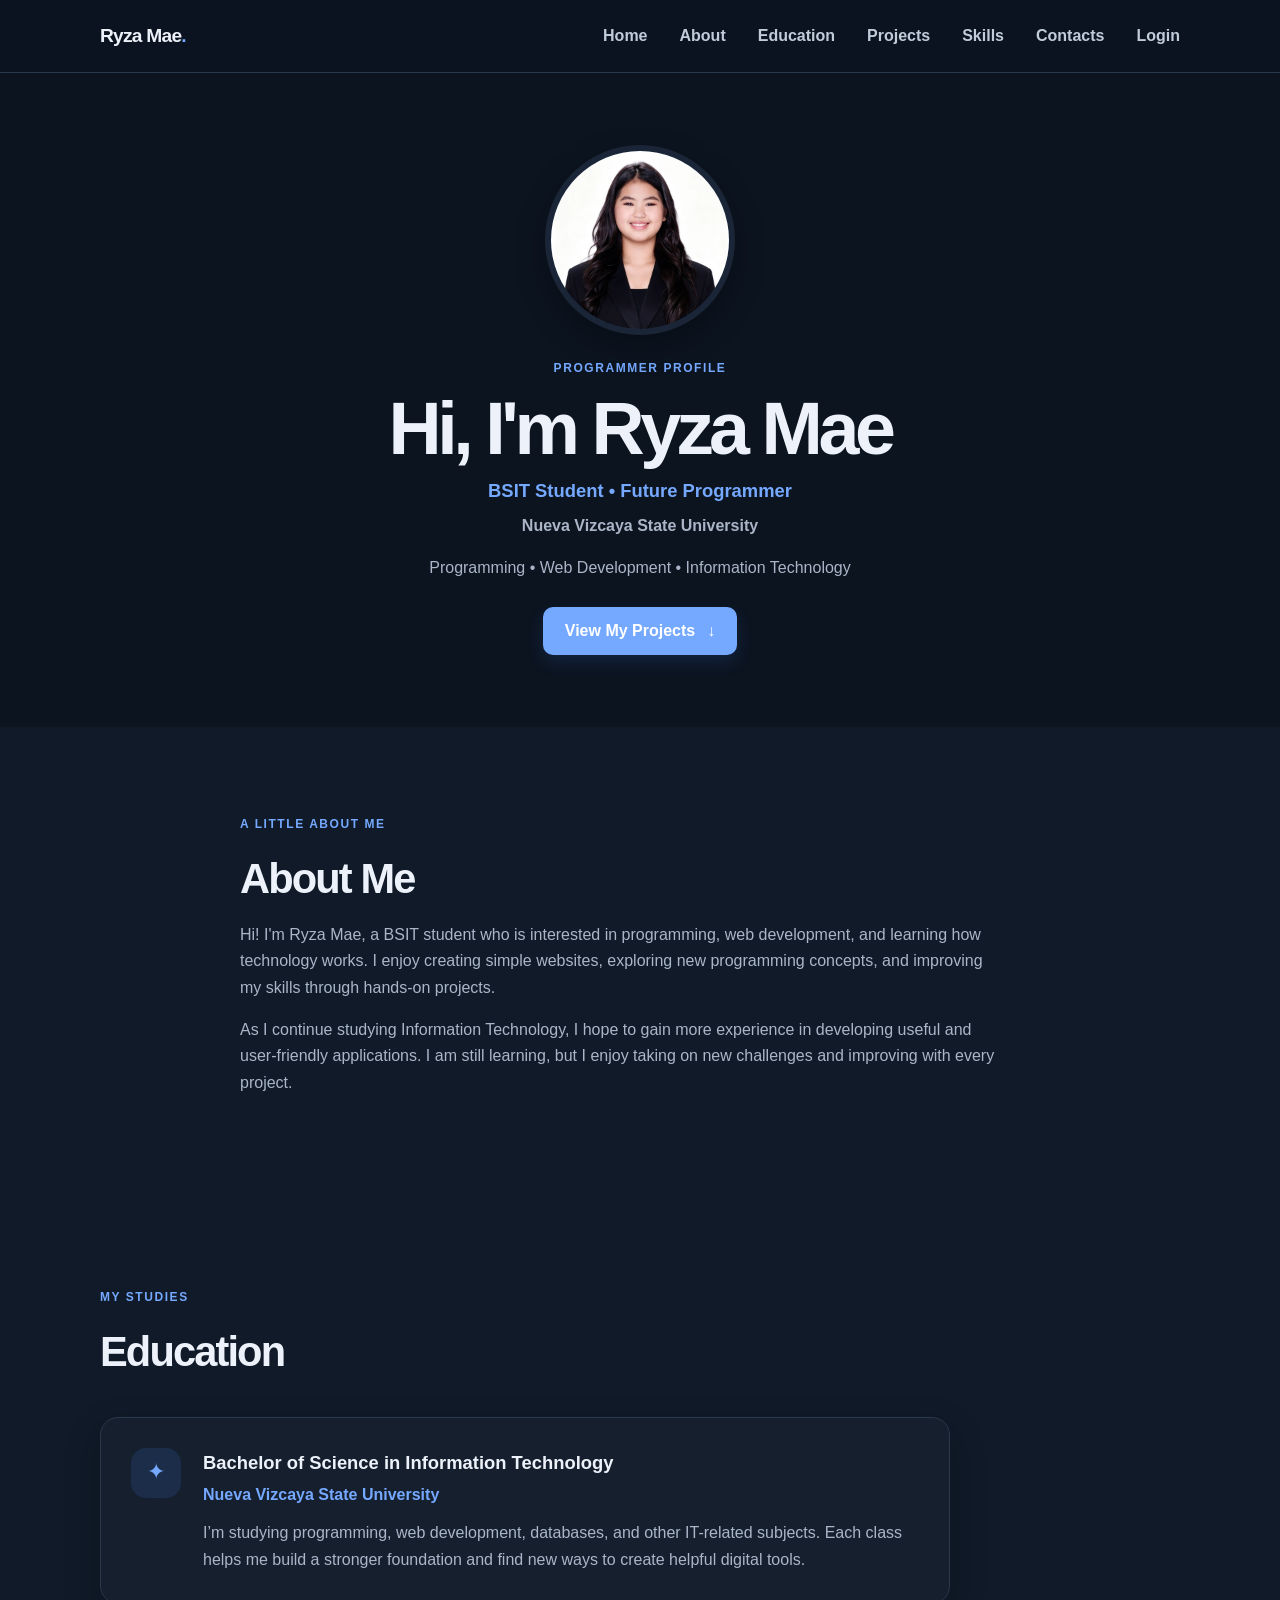
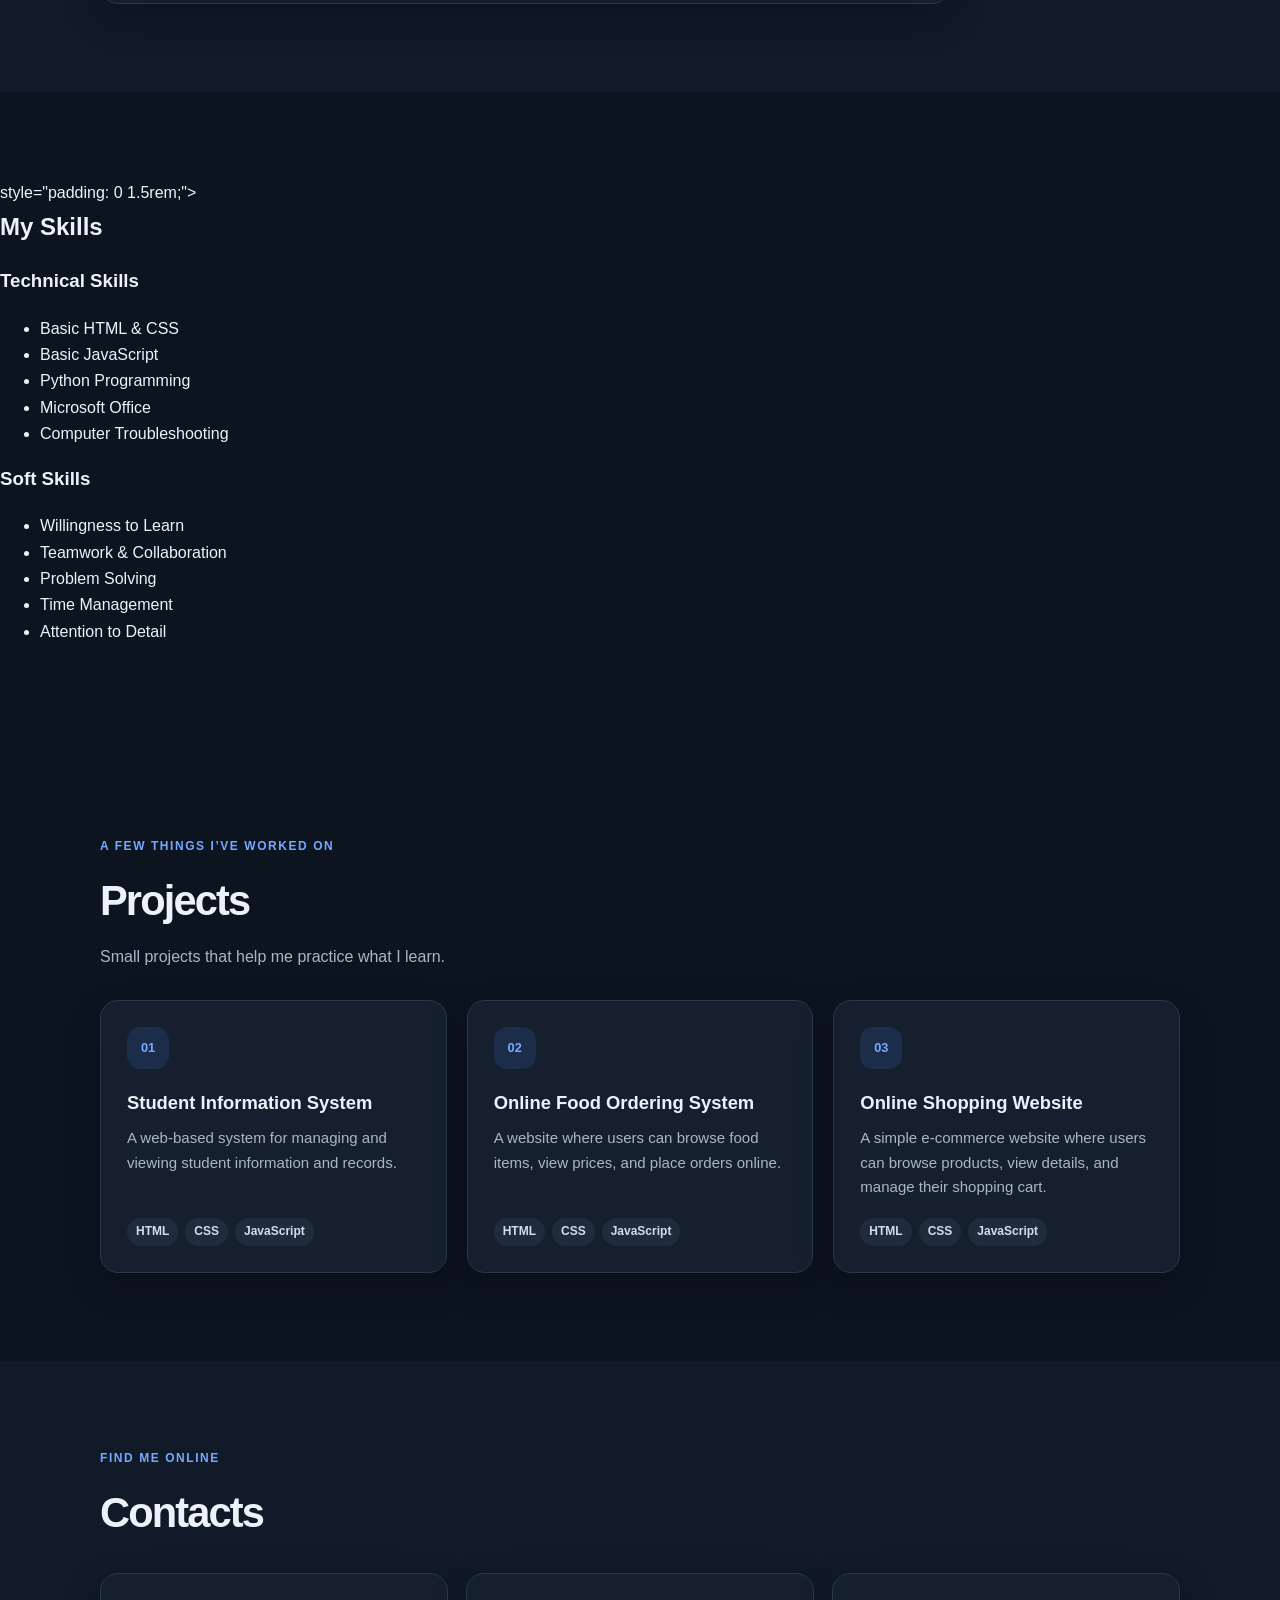
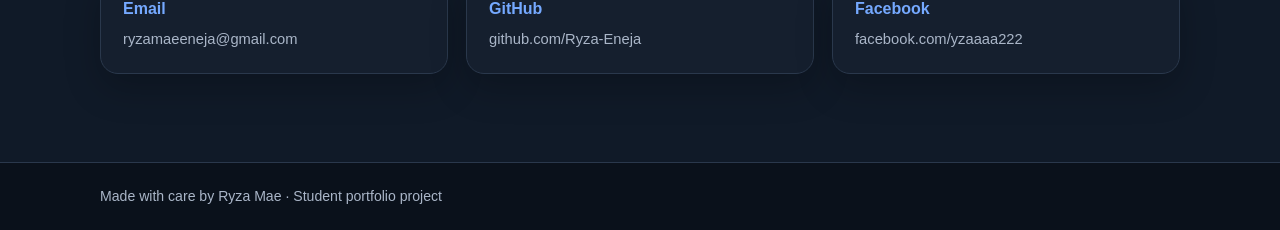
==== index.html @ adaf3093 "Fix HTML formatting and structure" ====
<!DOCTYPE html>
<html lang="en">
<head>
  <meta charset="UTF-8">
  <meta name="viewport" content="width=device-width, initial-scale=1.0">
  <meta name="description" content="Ryza Mae's student programmer profile and portfolio.">
  <title>Ryza Mae | Programmer Portfolio</title>
  <link rel="stylesheet" href="style.css">
  <script src="script.js" defer></script>
</head>
<body>
  <header class="site-header">
    <nav class="nav container" aria-label="Main navigation">
      <a class="brand" href="index.html">Ryza Mae<span>.</span></a>
      <button class="menu-toggle" type="button" aria-expanded="false" aria-controls="primary-menu" aria-label="Toggle navigation">☰</button>
      <ul class="nav-links" id="primary-menu">
        <li><a href="#home">Home</a></li>
        <li><a href="#about">About</a></li>
        <li><a href="#education">Education</a></li>
        <li><a href="#projects">Projects</a></li>
        <li><a href="#skills">Skills</a></li>
        <li><a href="#contacts">Contacts</a></li>
        <li><a href="login.html">Login</a></li>
      </ul>
    </nav>
  </header>

  <main>
    <section class="hero section container" id="home">
      <div class="profile-photo">
        <!-- Add your own photo at assets/profile.jpg when it is ready. -->
        <img id="profile-image" src="profile.jpg" alt="Portrait of Ryza Mae">
        <span class="profile-placeholder" aria-hidden="true">RM</span>
      </div>
      <div class="hero-copy">
        <p class="eyebrow">Programmer Profile</p>
        <h1>Hi, I'm Ryza Mae</h1>
        <p class="role">BSIT Student <span aria-hidden="true">•</span> Future Programmer</p>
        <p class="subtitle">Nueva Vizcaya State University</p>
        <p class="intro">Programming <span aria-hidden="true">•</span> Web Development <span aria-hidden="true">•</span> Information Technology</p>
        <a class="button" href="#projects">View My Projects <span aria-hidden="true">↓</span></a>
      </div>
    </section>

    <section class="section section-muted" id="about">
      <div class="container about-content">
        <p class="eyebrow">A little about me</p>
        <h2 class="section-title">About Me</h2>
        <p>Hi! I'm Ryza Mae, a BSIT student who is interested in programming, web development, and learning how technology works. I enjoy creating simple websites, exploring new programming concepts, and improving my skills through hands-on projects.</p>
        <p>As I continue studying Information Technology, I hope to gain more experience in developing useful and user-friendly applications. I am still learning, but I enjoy taking on new challenges and improving with every project.</p>
      </div>
    </section>

    <section class="section section-muted" id="education">
      <div class="container">
        <p class="eyebrow">My studies</p>
        <h2 class="section-title">Education</h2>
        <article class="education-card">
          <div class="education-icon" aria-hidden="true">✦</div>
          <div>
            <h3>Bachelor of Science in Information Technology</h3>
            <p class="school">Nueva Vizcaya State University</p>
            <p>I’m studying programming, web development, databases, and other IT-related subjects. Each class helps me build a stronger foundation and find new ways to create helpful digital tools.</p>
          </div>
        </article>
      </div>
    </section>

    <section id="skills" class="section">
    style="padding: 0 1.5rem;">
  <h2>My Skills</h2>
  <div class="skills-container">
    <h3>Technical Skills</h3>
    <ul>
      <li>Basic HTML & CSS</li>
      <li>Basic JavaScript</li>
      <li>Python Programming</li>
      <li>Microsoft Office</li>
      <li>Computer Troubleshooting</li>
    </ul>

    <h3>Soft Skills</h3>
    <ul>
      <li>Willingness to Learn</li>
      <li>Teamwork & Collaboration</li>
      <li>Problem Solving</li>
      <li>Time Management</li>
      <li>Attention to Detail</li>
    </ul>
  </div>
</section>
    
    <section class="section container" id="projects">
      <p class="eyebrow">A few things I’ve worked on</p>
      <h2 class="section-title">Projects</h2>
      <p class="section-lead">Small projects that help me practice what I learn.</p>
      <div class="project-grid">
        <article class="project-card">
          <div class="project-number">01</div>
          <h3>Student Information System</h3>
          <p>A web-based system for managing and viewing student information and records.</p>
          <div class="tags" aria-label="Technology stack"><span>HTML</span><span>CSS</span><span>JavaScript</span></div>
        </article>
        <article class="project-card">
          <div class="project-number">02</div>
          <h3>Online Food Ordering System</h3>
          <p>A website where users can browse food items, view prices, and place orders online.</p>
          <div class="tags" aria-label="Technology stack"><span>HTML</span><span>CSS</span><span>JavaScript</span></div>
        </article>
        <article class="project-card">
          <div class="project-number">03</div>
          <h3>Online Shopping Website</h3>
          <p>A simple e-commerce website where users can browse products, view details, and manage their shopping cart.</p>
          <div class="tags" aria-label="Technology stack"><span>HTML</span><span>CSS</span><span>JavaScript</span></div>
        </article>
      </div>
    </section>

    <section class="section section-muted" id="contacts">
    <div class="container">
      <p class="eyebrow">Find me online</p>
      <h2 class="section-title">Contacts</h2>
      <div class="contact-grid">
        <a class="contact-card" href="mailto:ryzamaeeneja@gmail.com">
          <span class="contact-label">Email</span>
          <span class="contact-value">ryzamaeeneja@gmail.com</span>
        </a>
        <a class="contact-card" href="https://github.com/Ryza-Eneja" target="_blank" rel="noopener noreferrer">
          <span class="contact-label">GitHub</span>
          <span class="contact-value">github.com/Ryza-Eneja</span>
        </a>
        <a class="contact-card" href="https://www.facebook.com/yzaaaa222" target="_blank" rel="noopener noreferrer">
          <span class="contact-label">Facebook</span>
          <span class="contact-value">facebook.com/yzaaaa222</span>
        </a>
      </div>
    </div>
    </section>
  </main>

  <footer class="site-footer"><div class="container"><p>Made with care by Ryza Mae <span aria-hidden="true">·</span> Student portfolio project</p></div></footer>
</body>
</html>
---- style.css ----
/* Shared colors, spacing, and type choices keep the pages consistent. */
:root {
  --blue: #75a9ff;
  --blue-dark: #4e88e7;
  --blue-soft: #1b2d49;
  --ink: #edf2fa;
  --muted: #aab6c8;
  --line: #2a384c;
  --surface: #151f2e;
  --background: #0c1420;
  --radius: 18px;
  --shadow: 0 14px 36px rgba(0, 0, 0, .22);
}
* { box-sizing: border-box; }
html { scroll-behavior: smooth; scroll-padding-top: 88px; }
body { margin: 0; color: var(--ink); background: var(--background); font-family: "Segoe UI", Arial, sans-serif; font-size: 16px; line-height: 1.65; }
a { color: inherit; }
.container { width: min(1080px, calc(100% - 40px)); margin-inline: auto; }
.site-header { position: sticky; top: 0; z-index: 5; background: rgba(12,20,32,.94); border-bottom: 1px solid var(--line); backdrop-filter: blur(12px); }
.nav { min-height: 72px; display: flex; align-items: center; justify-content: space-between; gap: 24px; }
.brand { color: var(--ink); text-decoration: none; font-weight: 750; font-size: 1.2rem; letter-spacing: -.04em; }
.brand span { color: var(--blue); }
.nav-links { display: flex; align-items: center; gap: 32px; list-style: none; padding: 0; margin: 0; }
.nav-links a, .back-link { color: #c1ccda; text-decoration: none; font-weight: 550; transition: color .2s ease; }
.nav-links a:hover, .back-link:hover, .text-link:hover { color: var(--blue); }
.menu-toggle { display: none; color: var(--blue); background: transparent; border: 0; font-size: 1.5rem; cursor: pointer; }
.section { padding-block: 88px; }
.hero { min-height: 610px; display: flex; flex-direction: column; align-items: center; justify-content: center; gap: 24px; padding-block: 72px; text-align: center; }
.profile-photo { position: relative; display: grid; place-items: center; width: 190px; aspect-ratio: 1; overflow: hidden; border: 6px solid #1a2637; border-radius: 50%; color: var(--blue); background: linear-gradient(145deg, #1b2d49, #243c5f); box-shadow: 0 12px 30px rgba(0, 0, 0, .3); }
.profile-photo img { position: absolute; inset: 0; width: 100%; height: 100%; object-fit: cover; }
.profile-placeholder { font-size: 2.6rem; font-weight: 750; letter-spacing: -.05em; }
.hero-copy { max-width: 700px; }
.eyebrow { color: var(--blue); text-transform: uppercase; letter-spacing: .13em; font-size: .75rem; font-weight: 750; margin: 0 0 10px; }
h1, h2, h3, p { margin-top: 0; }
.hero h1 { font-size: clamp(3rem, 6vw, 4.6rem); line-height: 1.08; letter-spacing: -.06em; margin-bottom: 8px; }
.role { color: var(--blue); font-size: 1.15rem; font-weight: 650; margin-bottom: 20px; }
.subtitle { color: var(--muted); font-size: 1rem; font-weight: 600; margin: -14px 0 16px; }
.intro { max-width: 600px; color: var(--muted); margin: 0 auto 26px; }
.button { display: inline-flex; align-items: center; justify-content: center; gap: 12px; min-height: 48px; padding: 0 22px; border: 0; border-radius: 10px; color: #fff; background: var(--blue); text-decoration: none; font: inherit; font-weight: 650; cursor: pointer; box-shadow: 0 7px 16px rgba(49,105,198,.19); transition: background .2s ease, transform .2s ease, box-shadow .2s ease; }
.button:hover { background: var(--blue-dark); transform: translateY(-2px); box-shadow: 0 10px 20px rgba(49,105,198,.24); }
.button-small { min-height: 40px; padding-inline: 16px; font-size: .9rem; }
.section-muted { background: #101a28; }
.section-title { margin-bottom: 8px; font-size: clamp(2rem, 4vw, 2.6rem); letter-spacing: -.045em; }
.about-content { max-width: 800px; }
.about-content > p:not(.eyebrow) { max-width: 760px; color: var(--muted); }
.education-card { display: grid; grid-template-columns: auto 1fr; gap: 22px; max-width: 850px; padding: 30px; margin-top: 30px; border: 1px solid var(--line); border-radius: var(--radius); background: var(--surface); box-shadow: var(--shadow); }
.education-icon { display: grid; place-items: center; width: 50px; height: 50px; border-radius: 15px; color: var(--blue); background: var(--blue-soft); font-size: 1.4rem; }
.education-card h3 { margin-bottom: 4px; font-size: 1.15rem; }
.education-card p { color: var(--muted); margin-bottom: 0; }
.education-card .school { color: var(--blue); font-weight: 600; margin-bottom: 12px; }
.section-lead { color: var(--muted); margin-bottom: 30px; }
.project-grid { display: grid; grid-template-columns: repeat(3, 1fr); gap: 20px; }
.project-card { min-height: 270px; padding: 26px; border: 1px solid var(--line); border-radius: var(--radius); background: var(--surface); box-shadow: var(--shadow); transition: transform .2s ease, box-shadow .2s ease; }
.project-card:hover { transform: translateY(-4px); box-shadow: 0 16px 36px rgba(34,67,112,.12); }
.project-number { display: grid; place-items: center; width: 42px; height: 42px; margin-bottom: 22px; border-radius: 13px; color: var(--blue); background: var(--blue-soft); font-size: .8rem; font-weight: 750; }
.project-card h3 { font-size: 1.15rem; line-height: 1.35; margin-bottom: 10px; }
.project-card p { color: var(--muted); font-size: .94rem; min-height: 74px; margin-bottom: 18px; }
.tags { display: flex; flex-wrap: wrap; gap: 7px; }
.tags span { padding: 4px 9px; border-radius: 999px; color: #d1dced; background: #202c3c; font-size: .75rem; font-weight: 600; }
.contact-grid { display: grid; grid-template-columns: repeat(3, 1fr); gap: 18px; margin-top: 26px; }
.contact-card { display: flex; flex-direction: column; gap: 4px; min-width: 0; padding: 22px; border: 1px solid var(--line); border-radius: var(--radius); color: inherit; background: var(--surface); box-shadow: var(--shadow); text-decoration: none; transition: transform .2s ease, border-color .2s ease, box-shadow .2s ease; }
.contact-card:hover { transform: translateY(-3px); border-color: #49658c; box-shadow: 0 16px 36px rgba(0,0,0,.28); }
.contact-label { color: var(--blue); font-weight: 700; }
.contact-value { overflow-wrap: anywhere; color: var(--muted); font-size: .92rem; }
.site-footer { padding-block: 22px; border-top: 1px solid var(--line); color: var(--muted); background: #0a111b; font-size: .88rem; }
.site-footer p { margin: 0; }
.auth-page { min-height: 100vh; display: flex; flex-direction: column; }
.auth-main { display: grid; flex: 1; place-items: center; padding-block: 48px; }
.back-link { font-size: .93rem; }
.auth-card { width: min(460px, 100%); padding: 38px; border: 1px solid var(--line); border-radius: 22px; background: var(--surface); box-shadow: var(--shadow); }
.auth-card h1 { font-size: 2rem; letter-spacing: -.04em; margin-bottom: 4px; }
.auth-intro { color: var(--muted); margin-bottom: 26px; }
.auth-card form { display: grid; }
.auth-card label { margin: 0 0 7px; font-size: .92rem; font-weight: 650; }
.auth-card input { width: 100%; height: 48px; padding: 0 13px; margin-bottom: 18px; border: 1px solid #39485d; border-radius: 9px; color: var(--ink); background: #101a28; font: inherit; outline: none; }
.auth-card input:focus { border-color: var(--blue); box-shadow: 0 0 0 3px rgba(49,105,198,.13); }
.button-full { width: 100%; }
.form-message { min-height: 24px; margin: -8px 0 10px; color: #ff8995; font-size: .9rem; }
.demo-note { padding: 14px; margin-top: 24px; border-radius: 10px; color: #b4c0d1; background: #202c3c; font-size: .82rem; }
.demo-note strong { color: var(--ink); }
code { padding: 2px 5px; border-radius: 4px; color: #d4e3fb; background: #2b3a50; }
.dashboard-nav { display: flex; align-items: center; gap: 18px; }
.signed-in-label { color: var(--muted); font-size: .9rem; }
.dashboard-main { min-height: calc(100vh - 145px); padding-block: 64px 90px; }
.dashboard-welcome { margin-bottom: 32px; }
.dashboard-welcome h1 { font-size: clamp(2.2rem, 5vw, 3.2rem); letter-spacing: -.05em; margin-bottom: 6px; }
.dashboard-welcome > p:last-child { color: var(--muted); }
.dashboard-grid { display: grid; grid-template-columns: repeat(3, 1fr); gap: 20px; }
.summary-card { min-height: 220px; padding: 26px; border: 1px solid var(--line); border-radius: var(--radius); background: var(--surface); box-shadow: var(--shadow); }
.summary-card h2 { font-size: 1.2rem; line-height: 1.4; }
.summary-card > p:not(.eyebrow) { color: var(--muted); font-size: .94rem; }
.text-link { display: inline-block; color: var(--blue); font-weight: 650; text-decoration: none; }
@media (max-width: 800px) {
  .project-grid, .dashboard-grid, .contact-grid { grid-template-columns: 1fr 1fr; }
}
@media (max-width: 620px) {
  .container { width: min(100% - 32px, 520px); }
  .nav { min-height: 64px; flex-wrap: wrap; }
  .menu-toggle { display: block; margin-left: auto; }
  .nav-links { display: none; width: 100%; padding: 0 0 16px; gap: 0; flex-direction: column; align-items: stretch; }
  .nav-links.is-open { display: flex; }
  .nav-links a { display: block; padding: 9px 0; }
  .hero { gap: 22px; padding-block: 58px; }
  .profile-photo { width: 158px; border-width: 5px; }
  .section { padding-block: 64px; }
  .project-grid, .dashboard-grid, .contact-grid { grid-template-columns: 1fr; }
  .project-card { min-height: 0; }
  .project-card p { min-height: 0; }
  .education-card { grid-template-columns: 1fr; padding: 24px; }
  .auth-card { padding: 28px 22px; }
  .dashboard-main { padding-block: 48px 68px; }
  .signed-in-label { display: none; }
}
@media (prefers-reduced-motion: reduce) {
  *, *::before, *::after { scroll-behavior: auto !important; transition-duration: .01ms !important; }
}
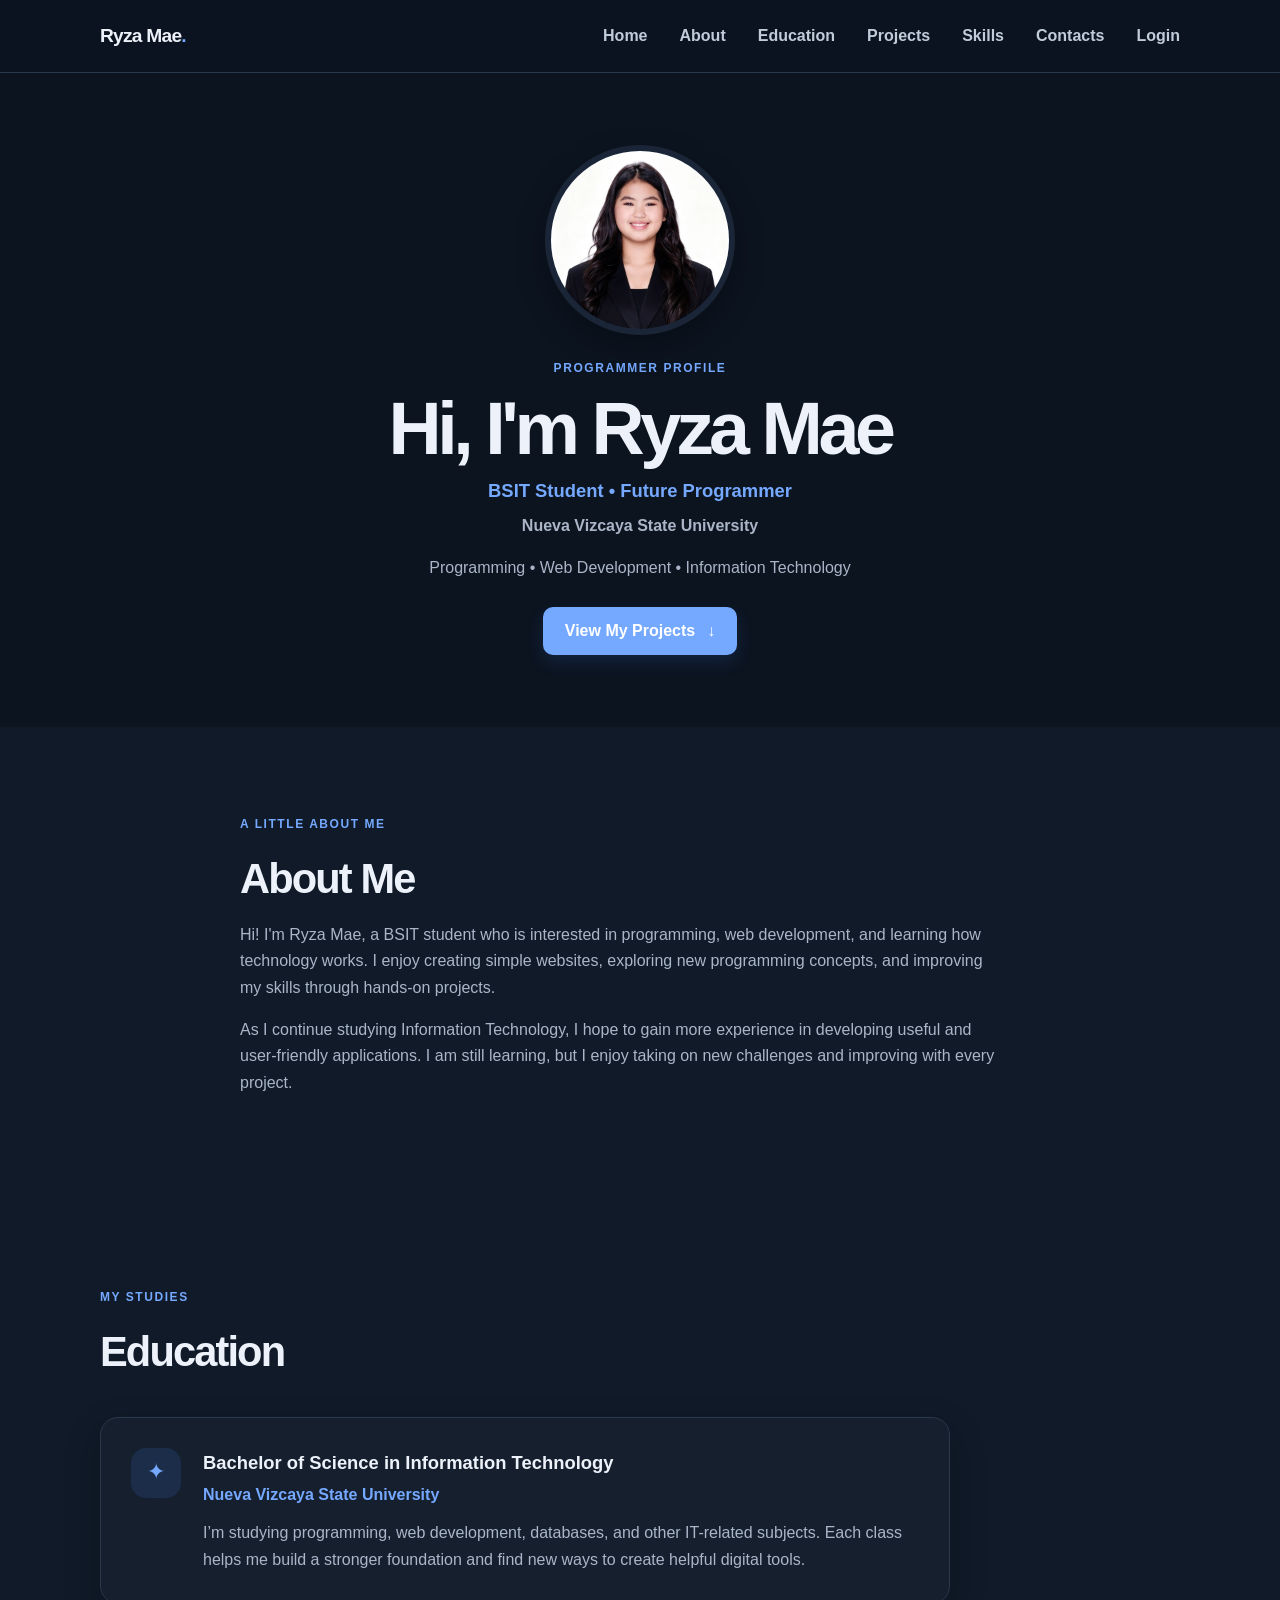
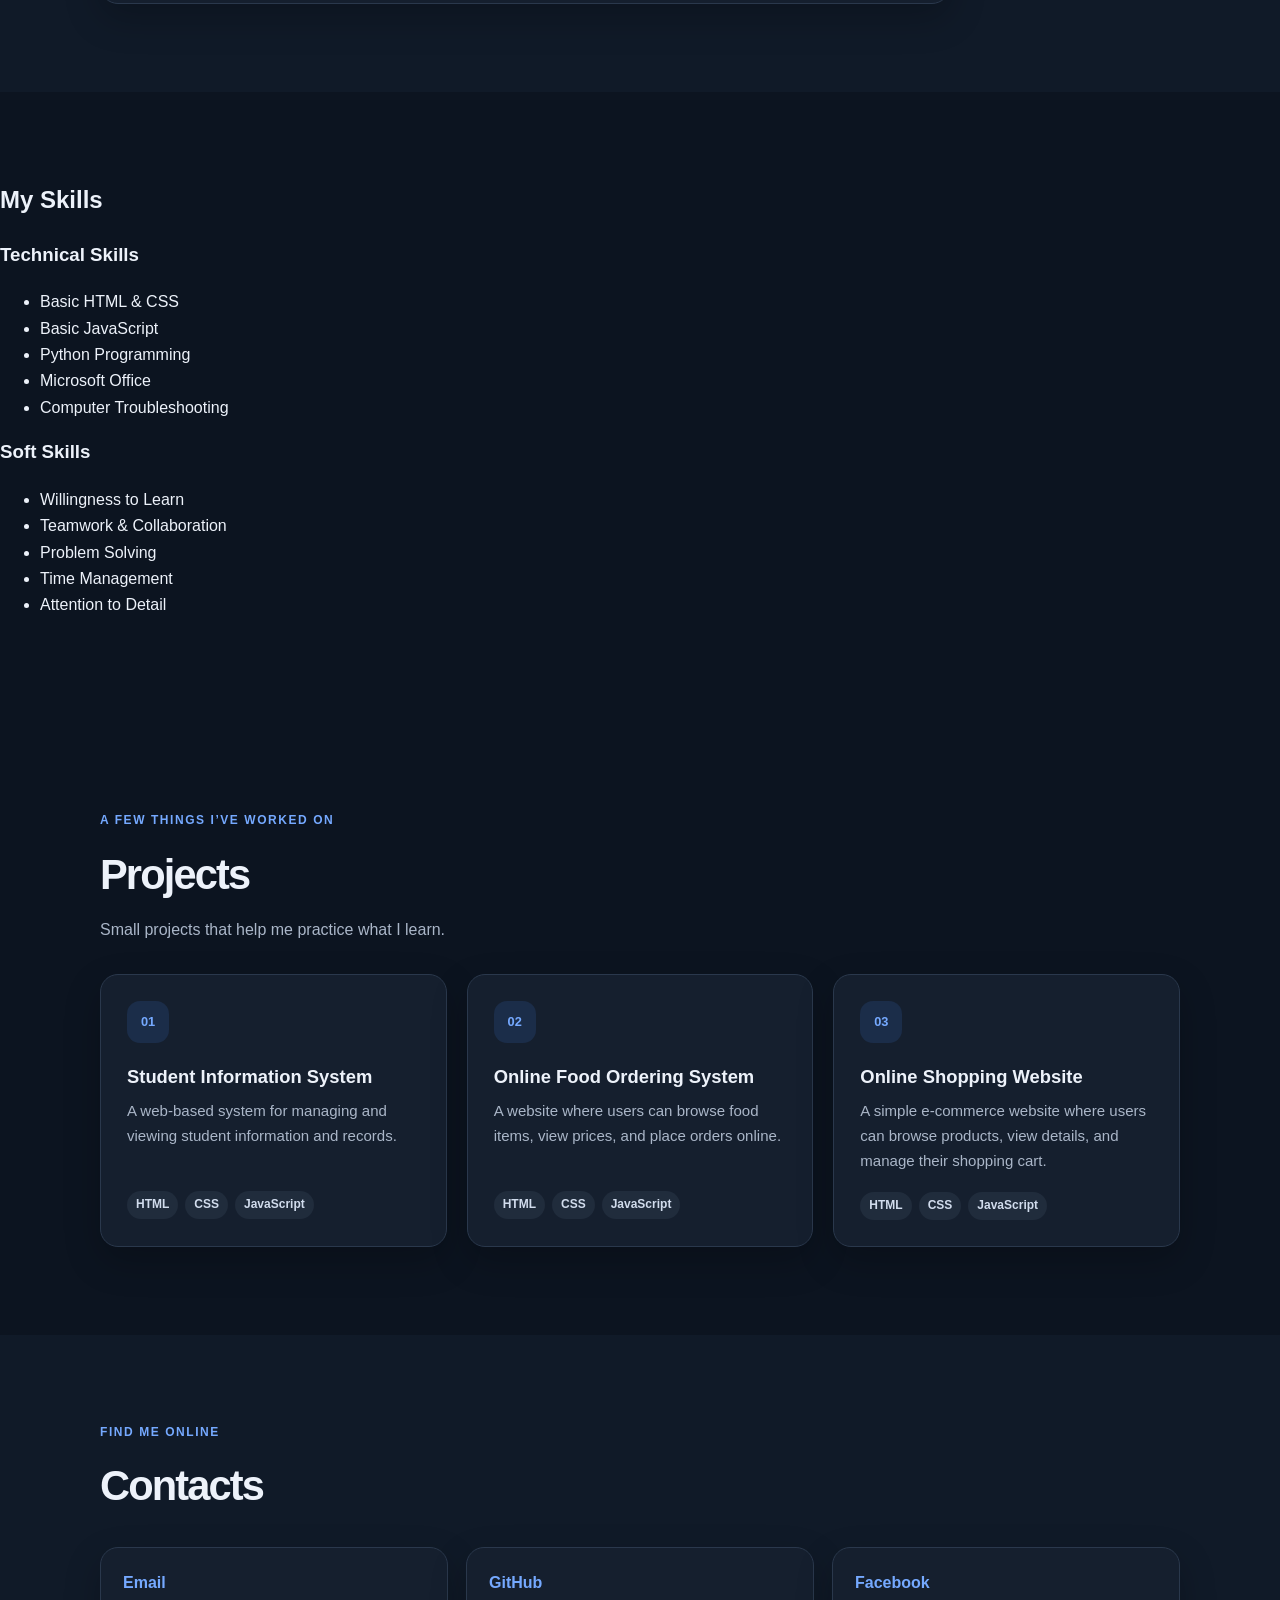
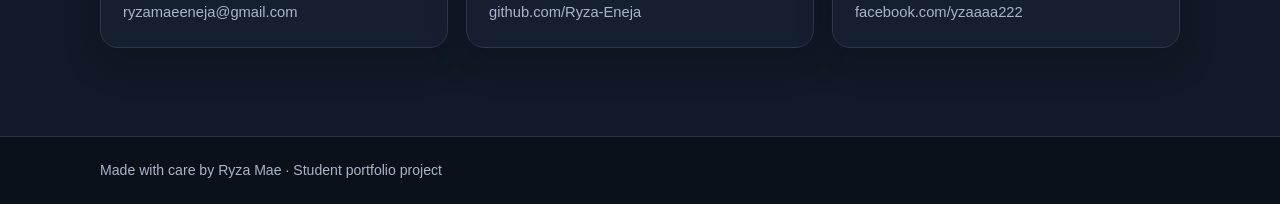
==== commit 8fd0bdd0: "Fix HTML formatting and structure" ====
--- a/index.html
+++ b/index.html
@@ -67,25 +67,24 @@
     </section>
 
     <section id="skills" class="section">
-    style="padding: 0 1.5rem;">
-  <h2>My Skills</h2>
-  <div class="skills-container">
-    <h3>Technical Skills</h3>
-    <ul>
-      <li>Basic HTML & CSS</li>
-      <li>Basic JavaScript</li>
-      <li>Python Programming</li>
-      <li>Microsoft Office</li>
-      <li>Computer Troubleshooting</li>
+      <h2>My Skills</h2>
+        <div class="skills-container">
+          <h3>Technical Skills</h3>
+      <ul>
+          <li>Basic HTML & CSS</li>
+          <li>Basic JavaScript</li>
+          <li>Python Programming</li>
+          <li>Microsoft Office</li>
+          <li>Computer Troubleshooting</li>
     </ul>
 
-    <h3>Soft Skills</h3>
-    <ul>
-      <li>Willingness to Learn</li>
-      <li>Teamwork & Collaboration</li>
-      <li>Problem Solving</li>
-      <li>Time Management</li>
-      <li>Attention to Detail</li>
+          <h3>Soft Skills</h3>
+      <ul>
+          <li>Willingness to Learn</li>
+          <li>Teamwork & Collaboration</li>
+          <li>Problem Solving</li>
+          <li>Time Management</li>
+          <li>Attention to Detail</li>
     </ul>
   </div>
 </section>
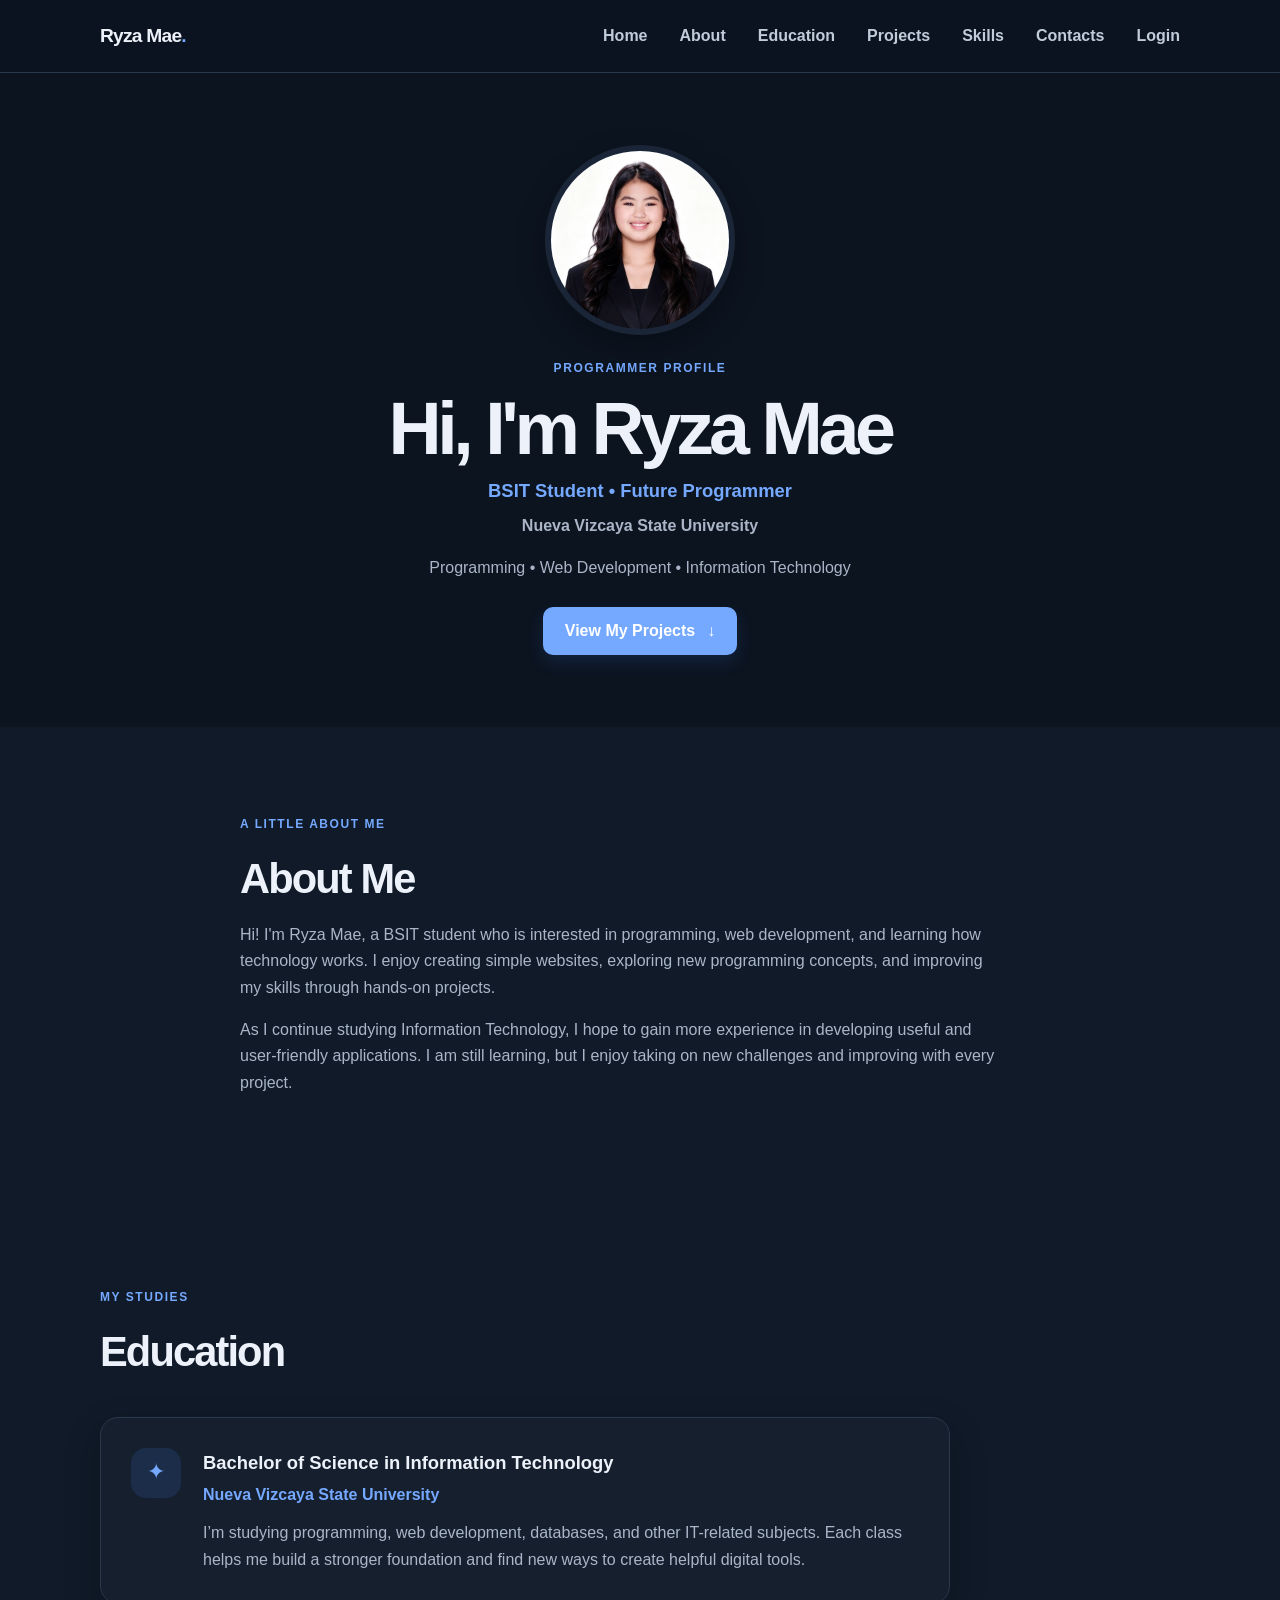
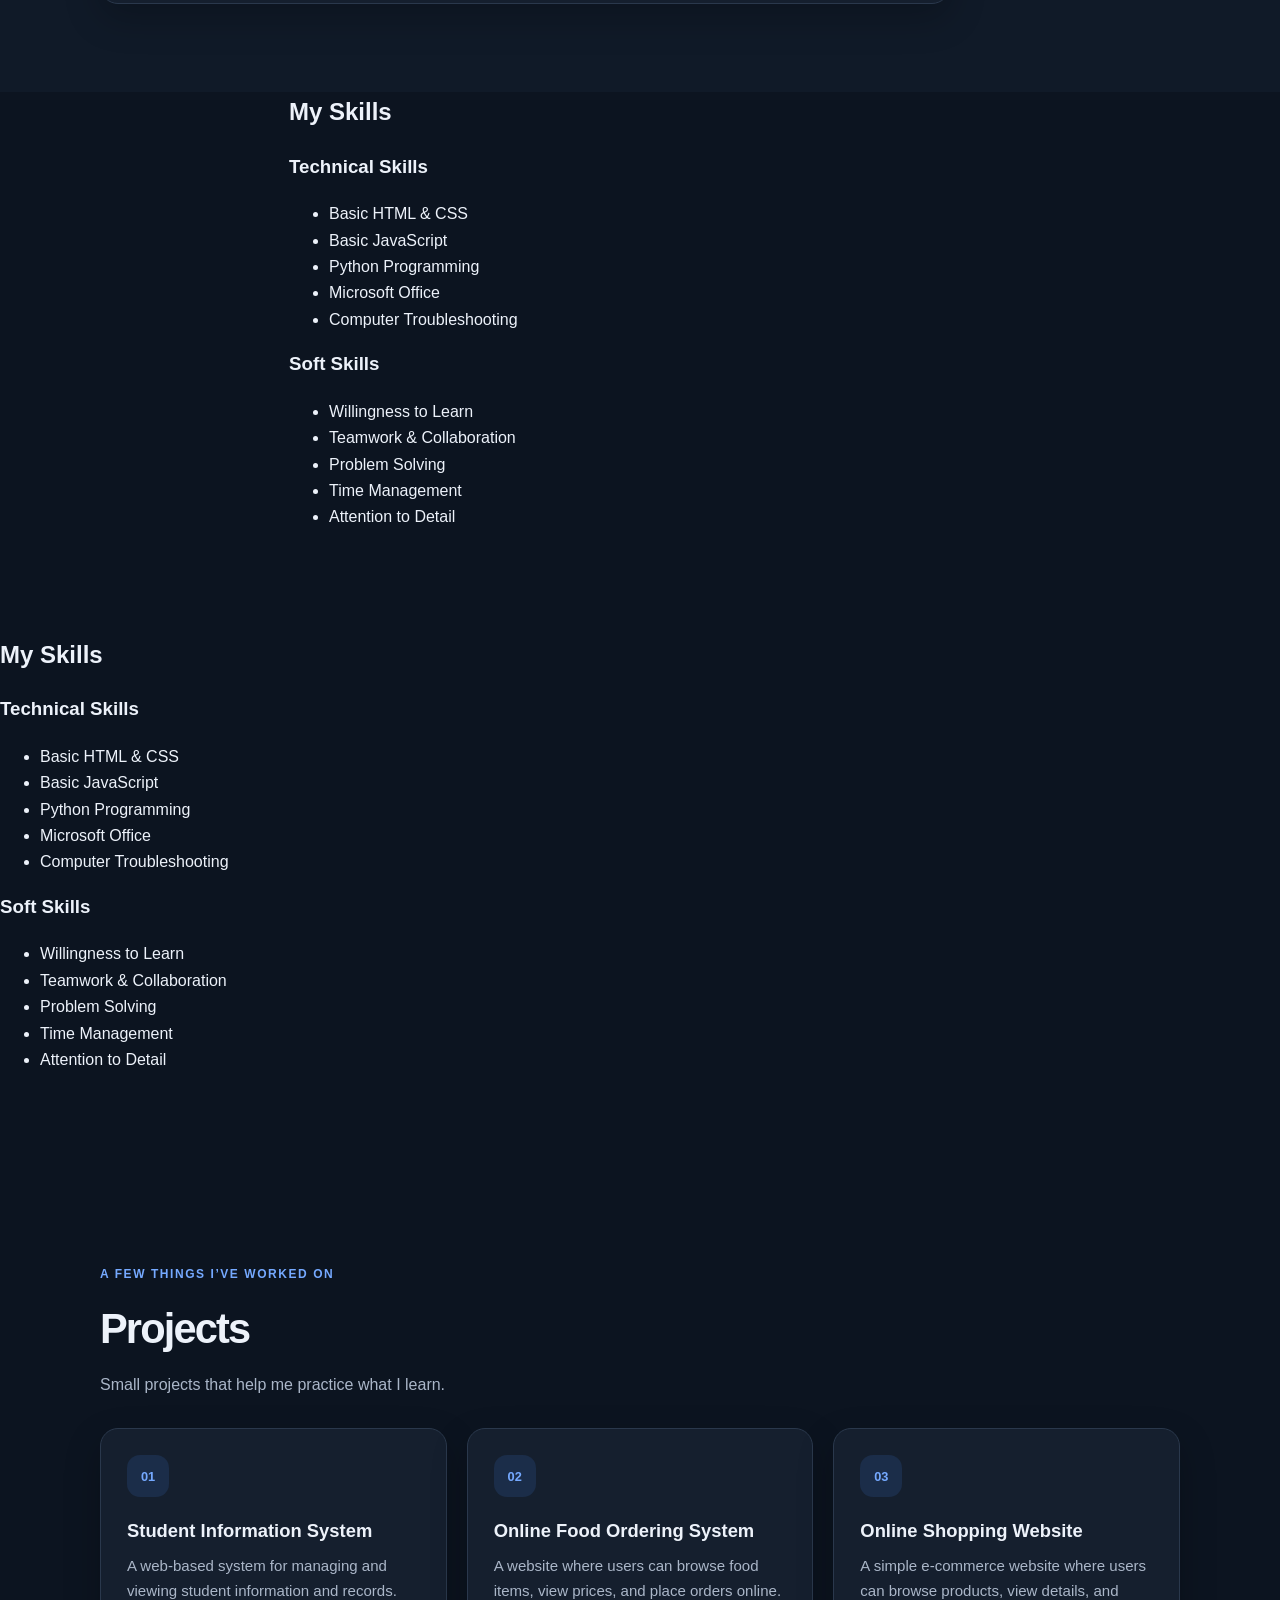
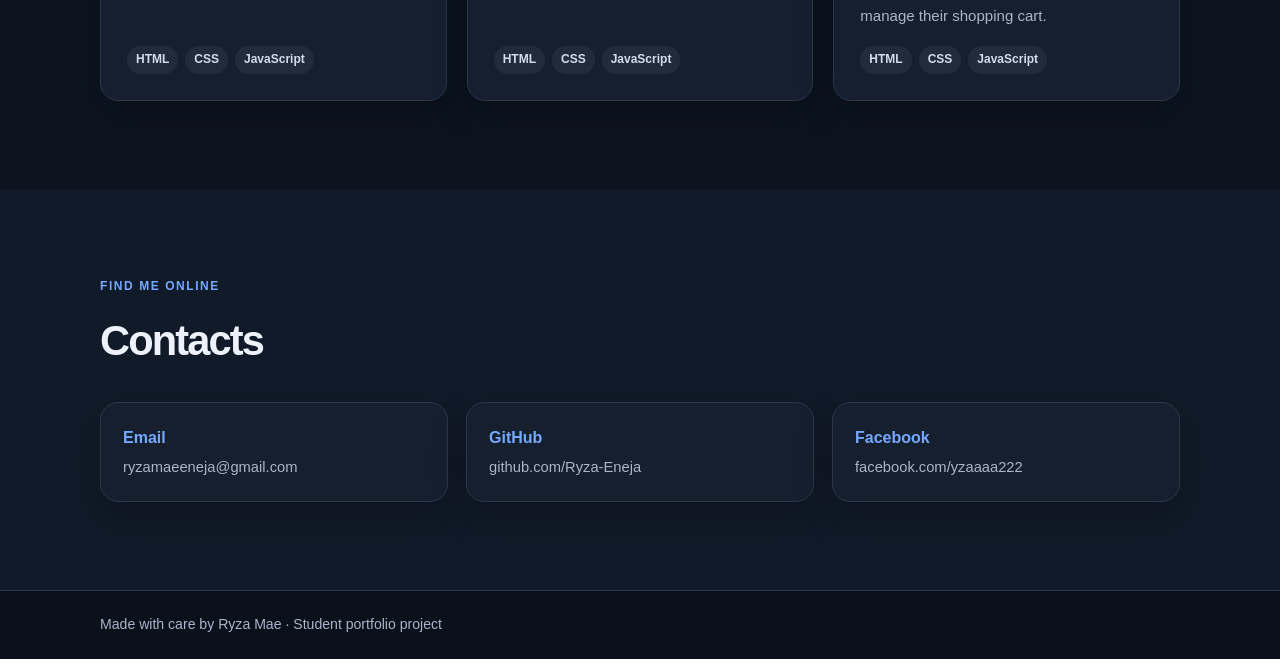
==== commit 54a2a133: "Refactor index.html for improved layout and content Updated the index.html file to include additiona" ====
--- a/index.html
+++ b/index.html
@@ -65,7 +65,28 @@
         </article>
       </div>
     </section>
+    
+<section id="skills" class="section" style="padding: 0 1.5rem; max-width: 750px; margin: 0 auto;">
+  <h2>My Skills</h2>
 
+  <h3>Technical Skills</h3>
+  <ul>
+    <li>Basic HTML & CSS</li>
+    <li>Basic JavaScript</li>
+    <li>Python Programming</li>
+    <li>Microsoft Office</li>
+    <li>Computer Troubleshooting</li>
+  </ul>
+
+  <h3>Soft Skills</h3>
+  <ul>
+    <li>Willingness to Learn</li>
+    <li>Teamwork & Collaboration</li>
+    <li>Problem Solving</li>
+    <li>Time Management</li>
+    <li>Attention to Detail</li>
+  </ul>
+</section>
     <section id="skills" class="section">
       <h2>My Skills</h2>
         <div class="skills-container">
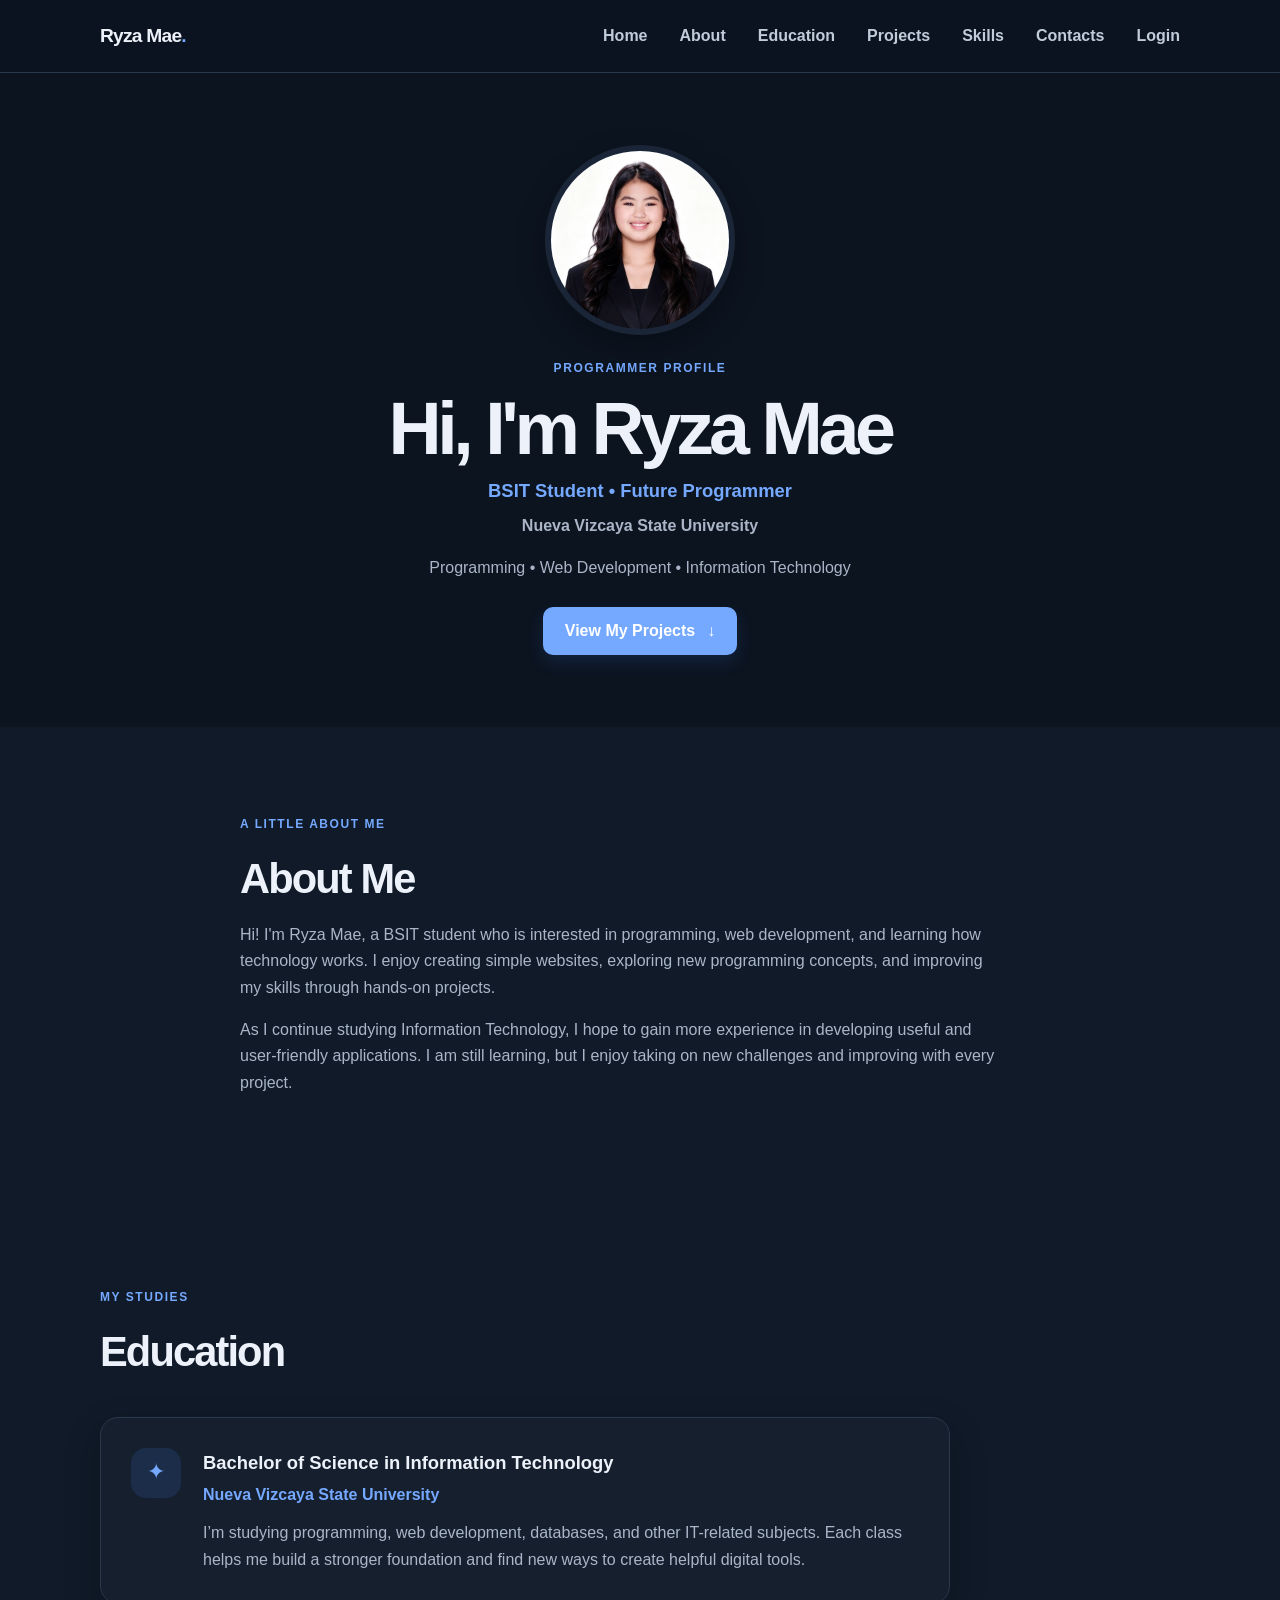
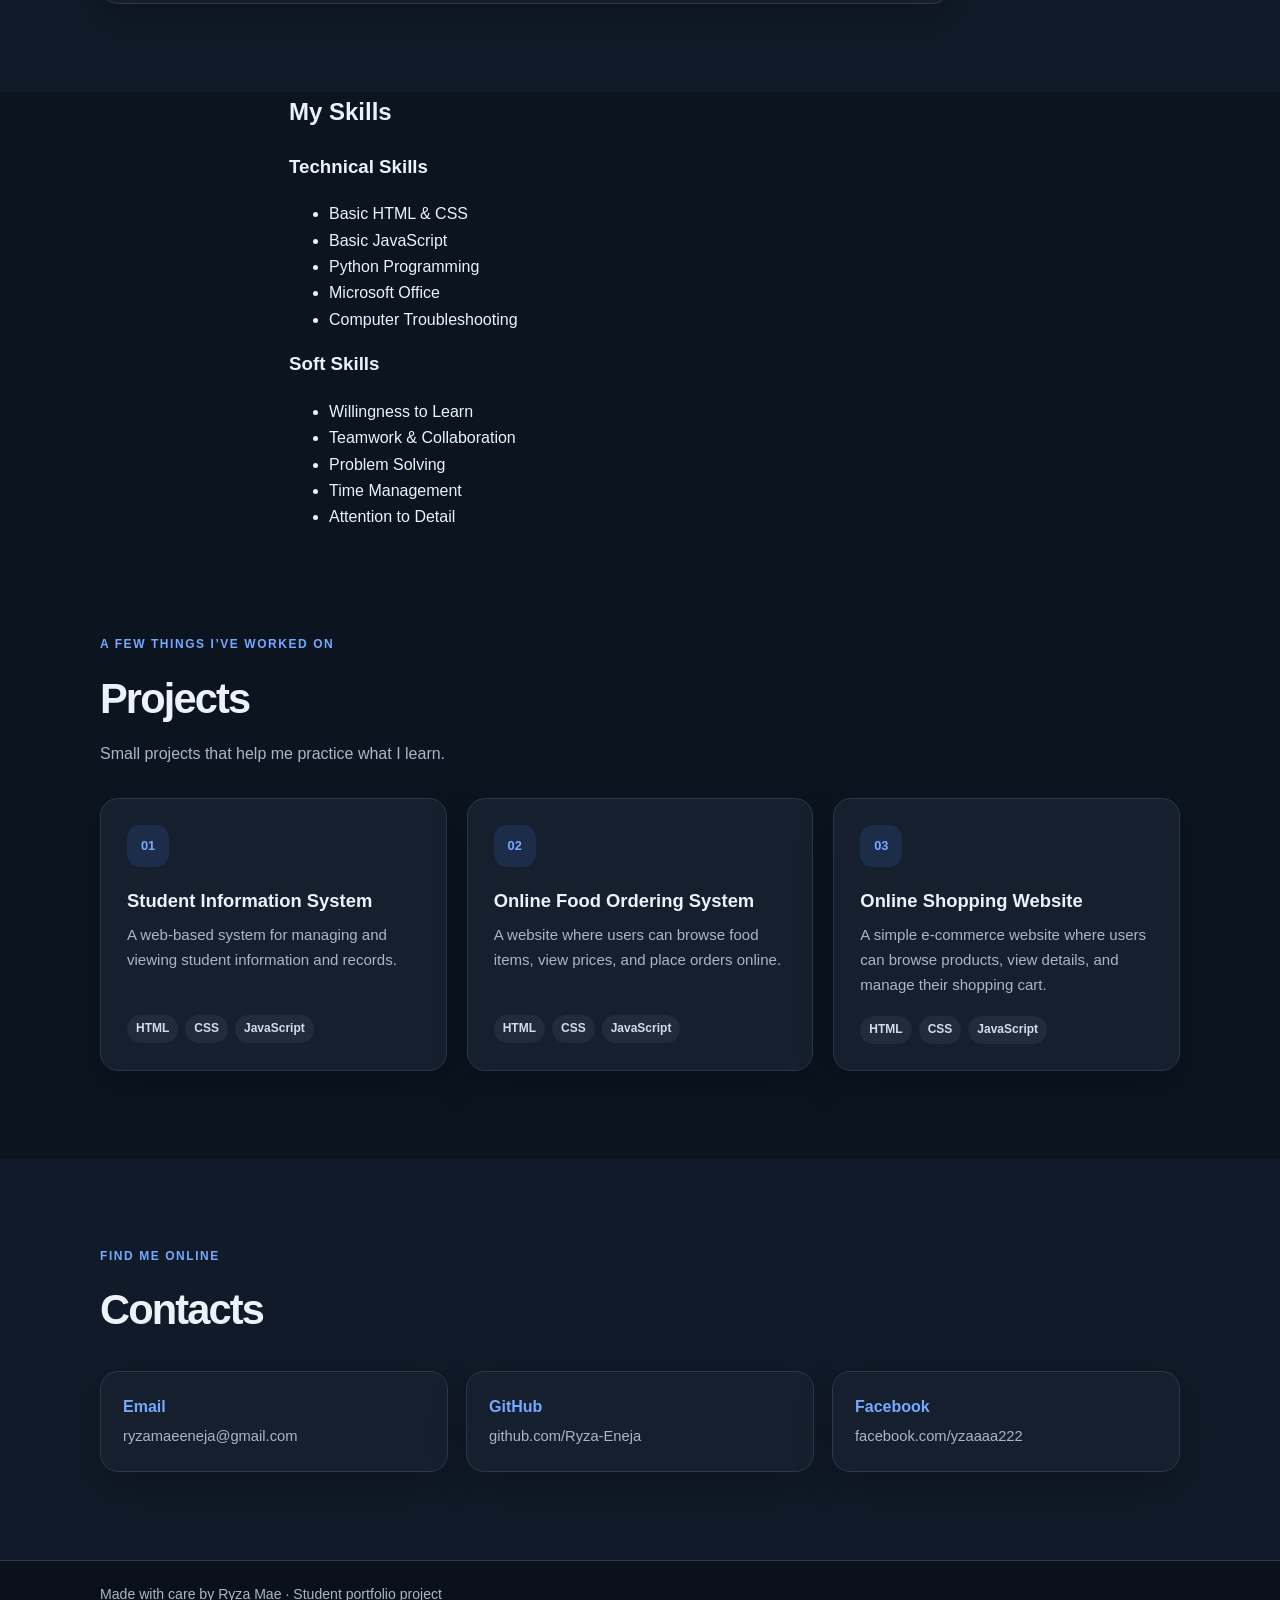
==== commit c31d9911: "Refactor index.html to remove duplicate skills section Removed duplicate skills section and cleaned " ====
--- a/index.html
+++ b/index.html
@@ -87,28 +87,6 @@
     <li>Attention to Detail</li>
   </ul>
 </section>
-    <section id="skills" class="section">
-      <h2>My Skills</h2>
-        <div class="skills-container">
-          <h3>Technical Skills</h3>
-      <ul>
-          <li>Basic HTML & CSS</li>
-          <li>Basic JavaScript</li>
-          <li>Python Programming</li>
-          <li>Microsoft Office</li>
-          <li>Computer Troubleshooting</li>
-    </ul>
-
-          <h3>Soft Skills</h3>
-      <ul>
-          <li>Willingness to Learn</li>
-          <li>Teamwork & Collaboration</li>
-          <li>Problem Solving</li>
-          <li>Time Management</li>
-          <li>Attention to Detail</li>
-    </ul>
-  </div>
-</section>
     
     <section class="section container" id="projects">
       <p class="eyebrow">A few things I’ve worked on</p>
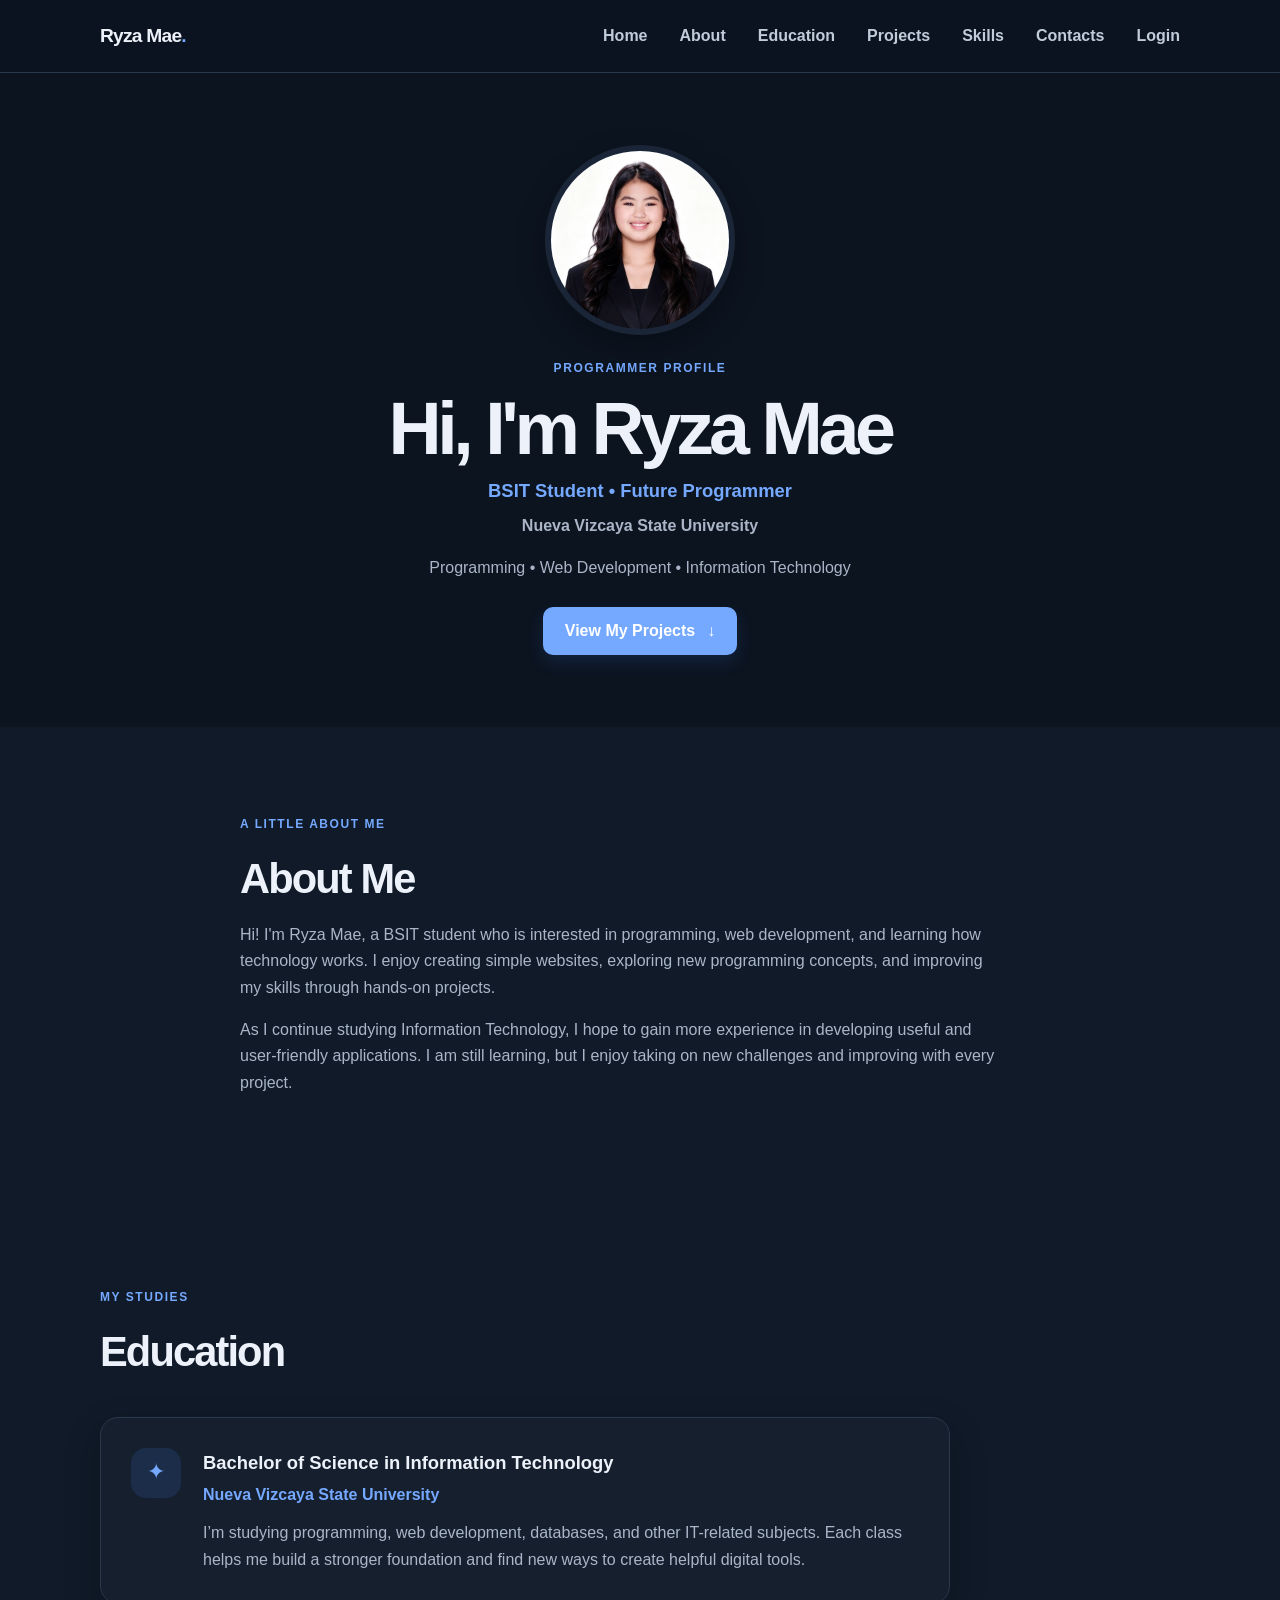
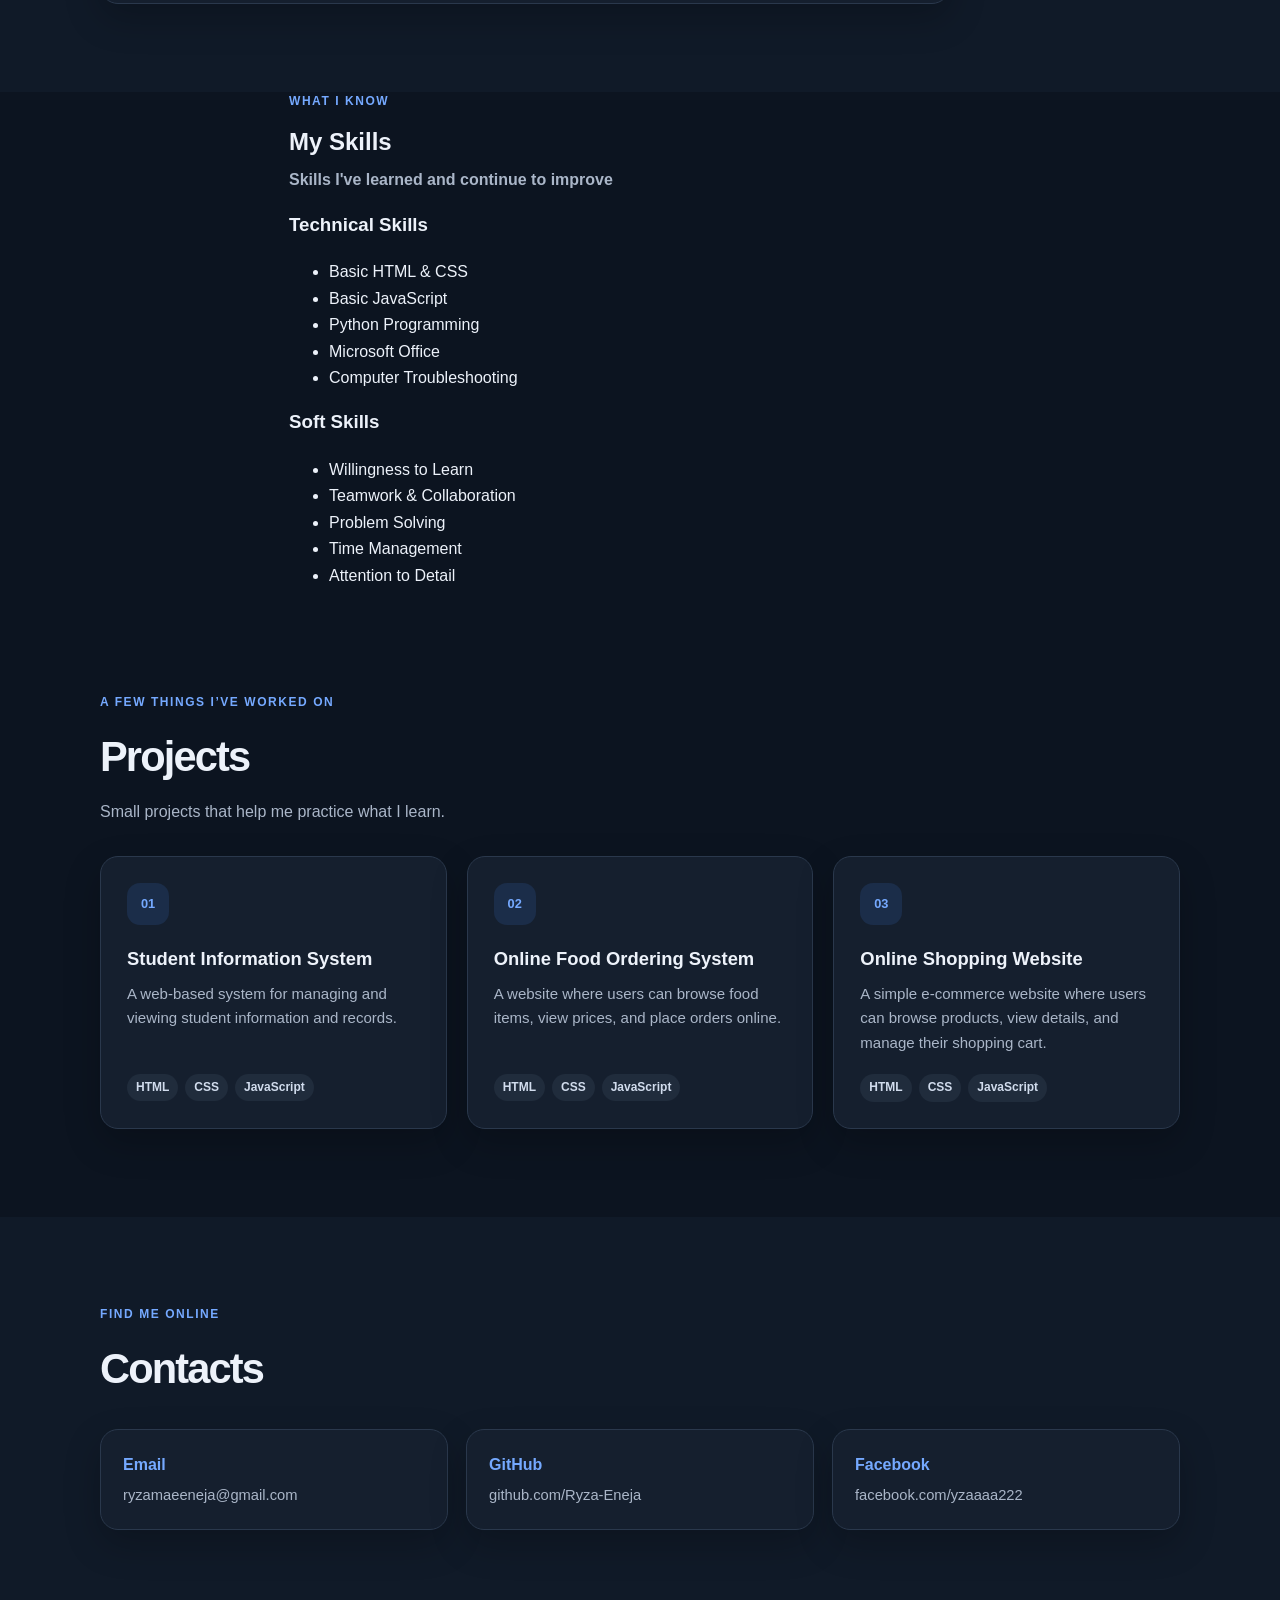
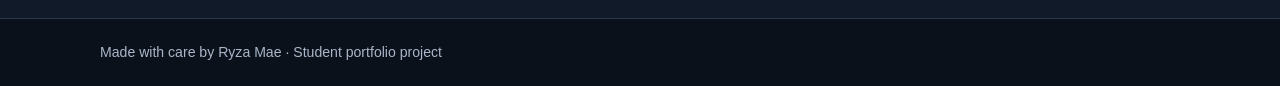
==== commit d64c1624: "Revise skills section and project descriptions Updated the skills section to include a subtitle and " ====
--- a/index.html
+++ b/index.html
@@ -67,7 +67,9 @@
     </section>
     
 <section id="skills" class="section" style="padding: 0 1.5rem; max-width: 750px; margin: 0 auto;">
+  <p class="eyebrow">What I Know</p>
   <h2>My Skills</h2>
+  <p class="subtitle">Skills I've learned and continue to improve</p>
 
   <h3>Technical Skills</h3>
   <ul>
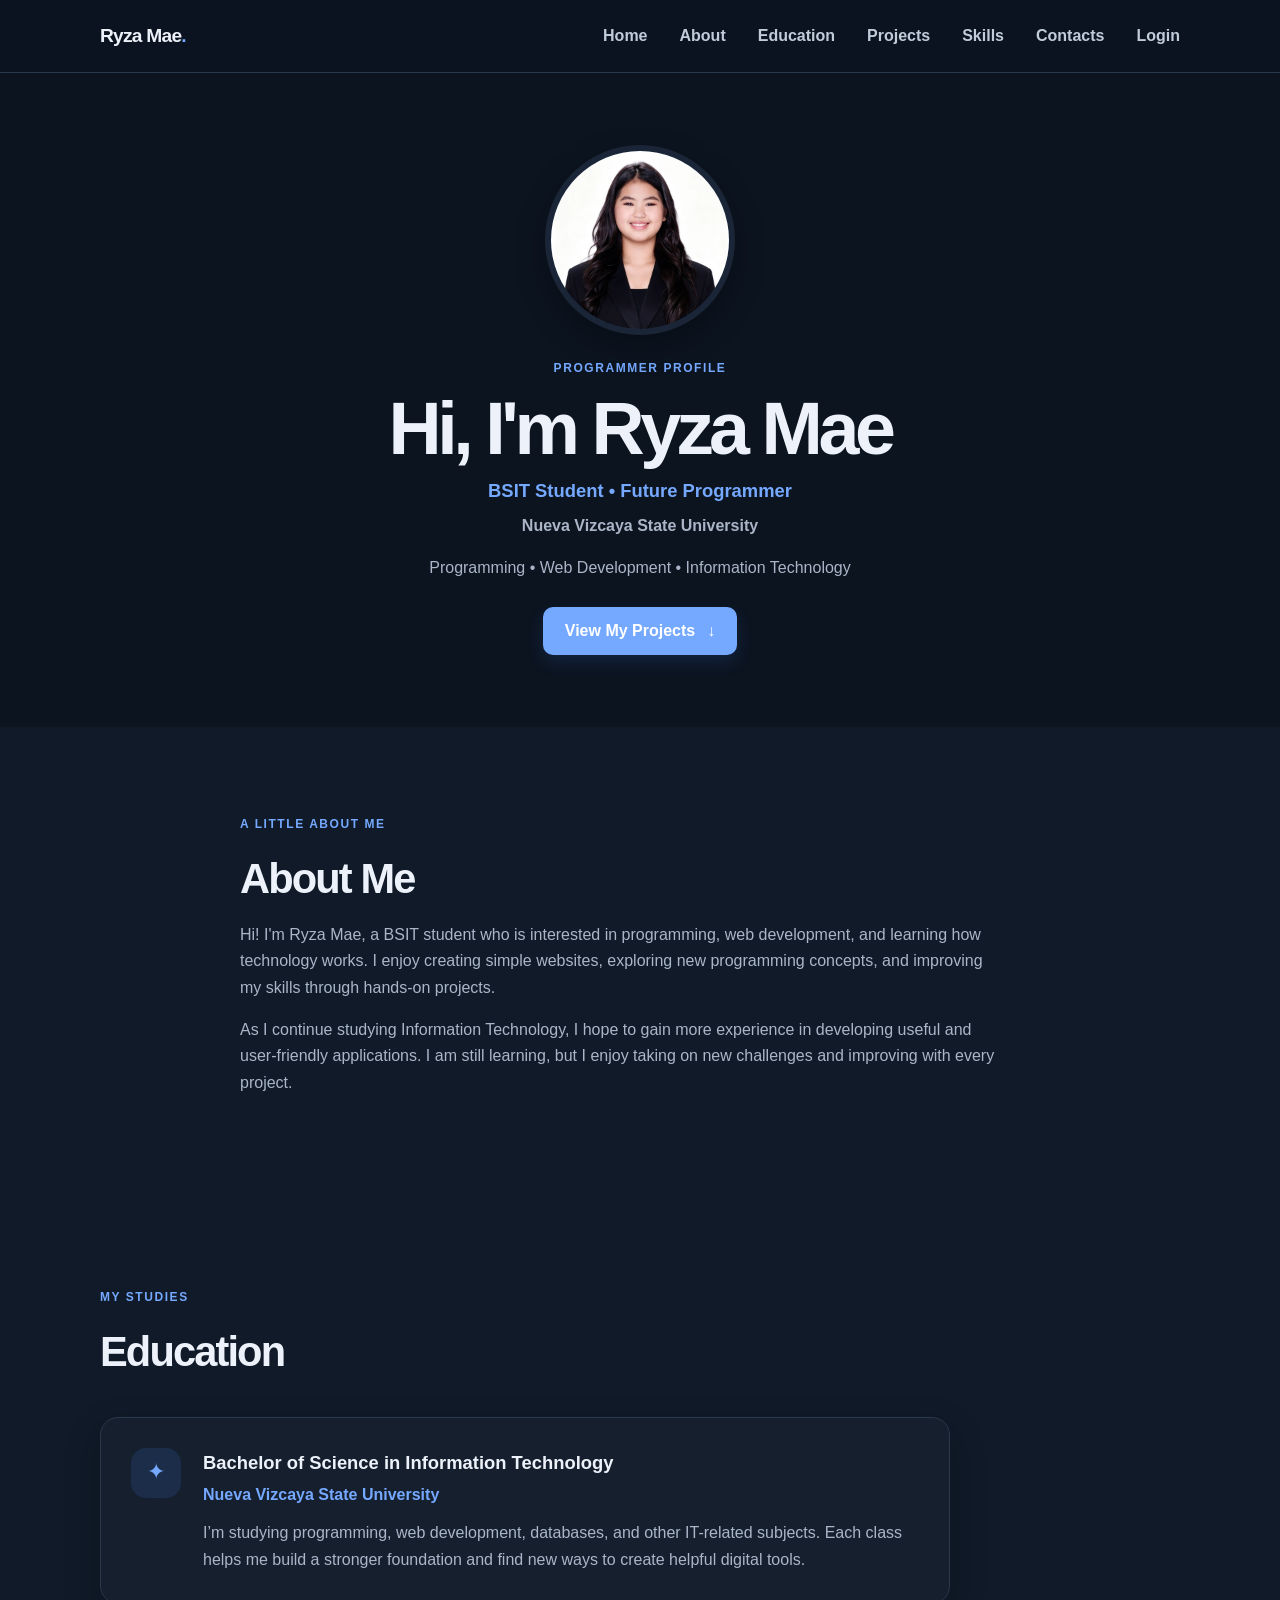
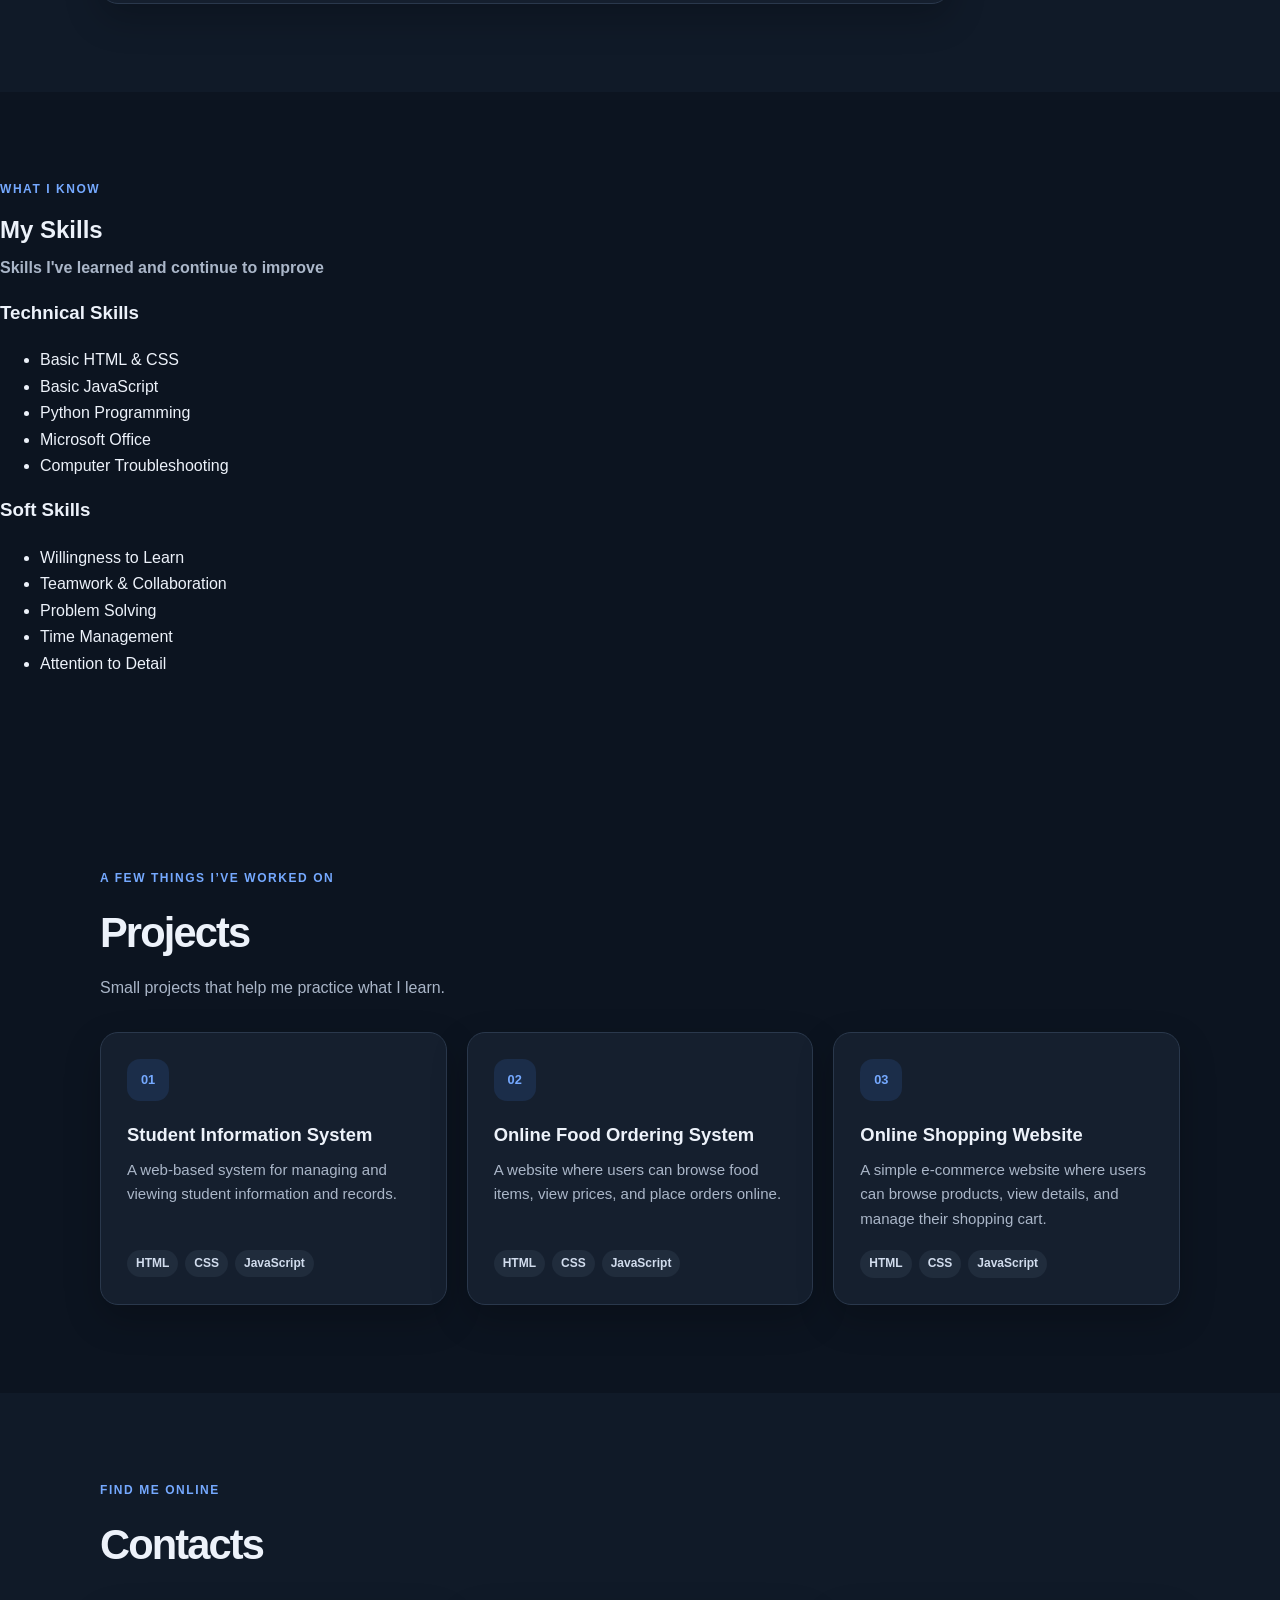
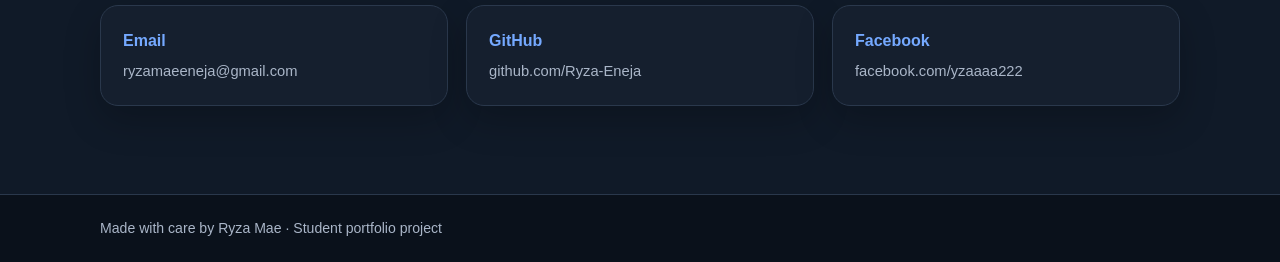
==== commit 0b2c83ac: "Fix HTML structure and formatting issues" ====
--- a/index.html
+++ b/index.html
@@ -66,28 +66,34 @@
       </div>
     </section>
     
-<section id="skills" class="section" style="padding: 0 1.5rem; max-width: 750px; margin: 0 auto;">
+<section id="skills" class="section">
   <p class="eyebrow">What I Know</p>
   <h2>My Skills</h2>
   <p class="subtitle">Skills I've learned and continue to improve</p>
 
-  <h3>Technical Skills</h3>
-  <ul>
-    <li>Basic HTML & CSS</li>
-    <li>Basic JavaScript</li>
-    <li>Python Programming</li>
-    <li>Microsoft Office</li>
-    <li>Computer Troubleshooting</li>
-  </ul>
+  <div class="skills-grid">
+    <div>
+      <h3>Technical Skills</h3>
+      <ul>
+        <li>Basic HTML & CSS</li>
+        <li>Basic JavaScript</li>
+        <li>Python Programming</li>
+        <li>Microsoft Office</li>
+        <li>Computer Troubleshooting</li>
+      </ul>
+    </div>
 
-  <h3>Soft Skills</h3>
-  <ul>
-    <li>Willingness to Learn</li>
-    <li>Teamwork & Collaboration</li>
-    <li>Problem Solving</li>
-    <li>Time Management</li>
-    <li>Attention to Detail</li>
-  </ul>
+    <div>
+      <h3>Soft Skills</h3>
+      <ul>
+        <li>Willingness to Learn</li>
+        <li>Teamwork & Collaboration</li>
+        <li>Problem Solving</li>
+        <li>Time Management</li>
+        <li>Attention to Detail</li>
+      </ul>
+    </div>
+  </div>
 </section>
     
     <section class="section container" id="projects">
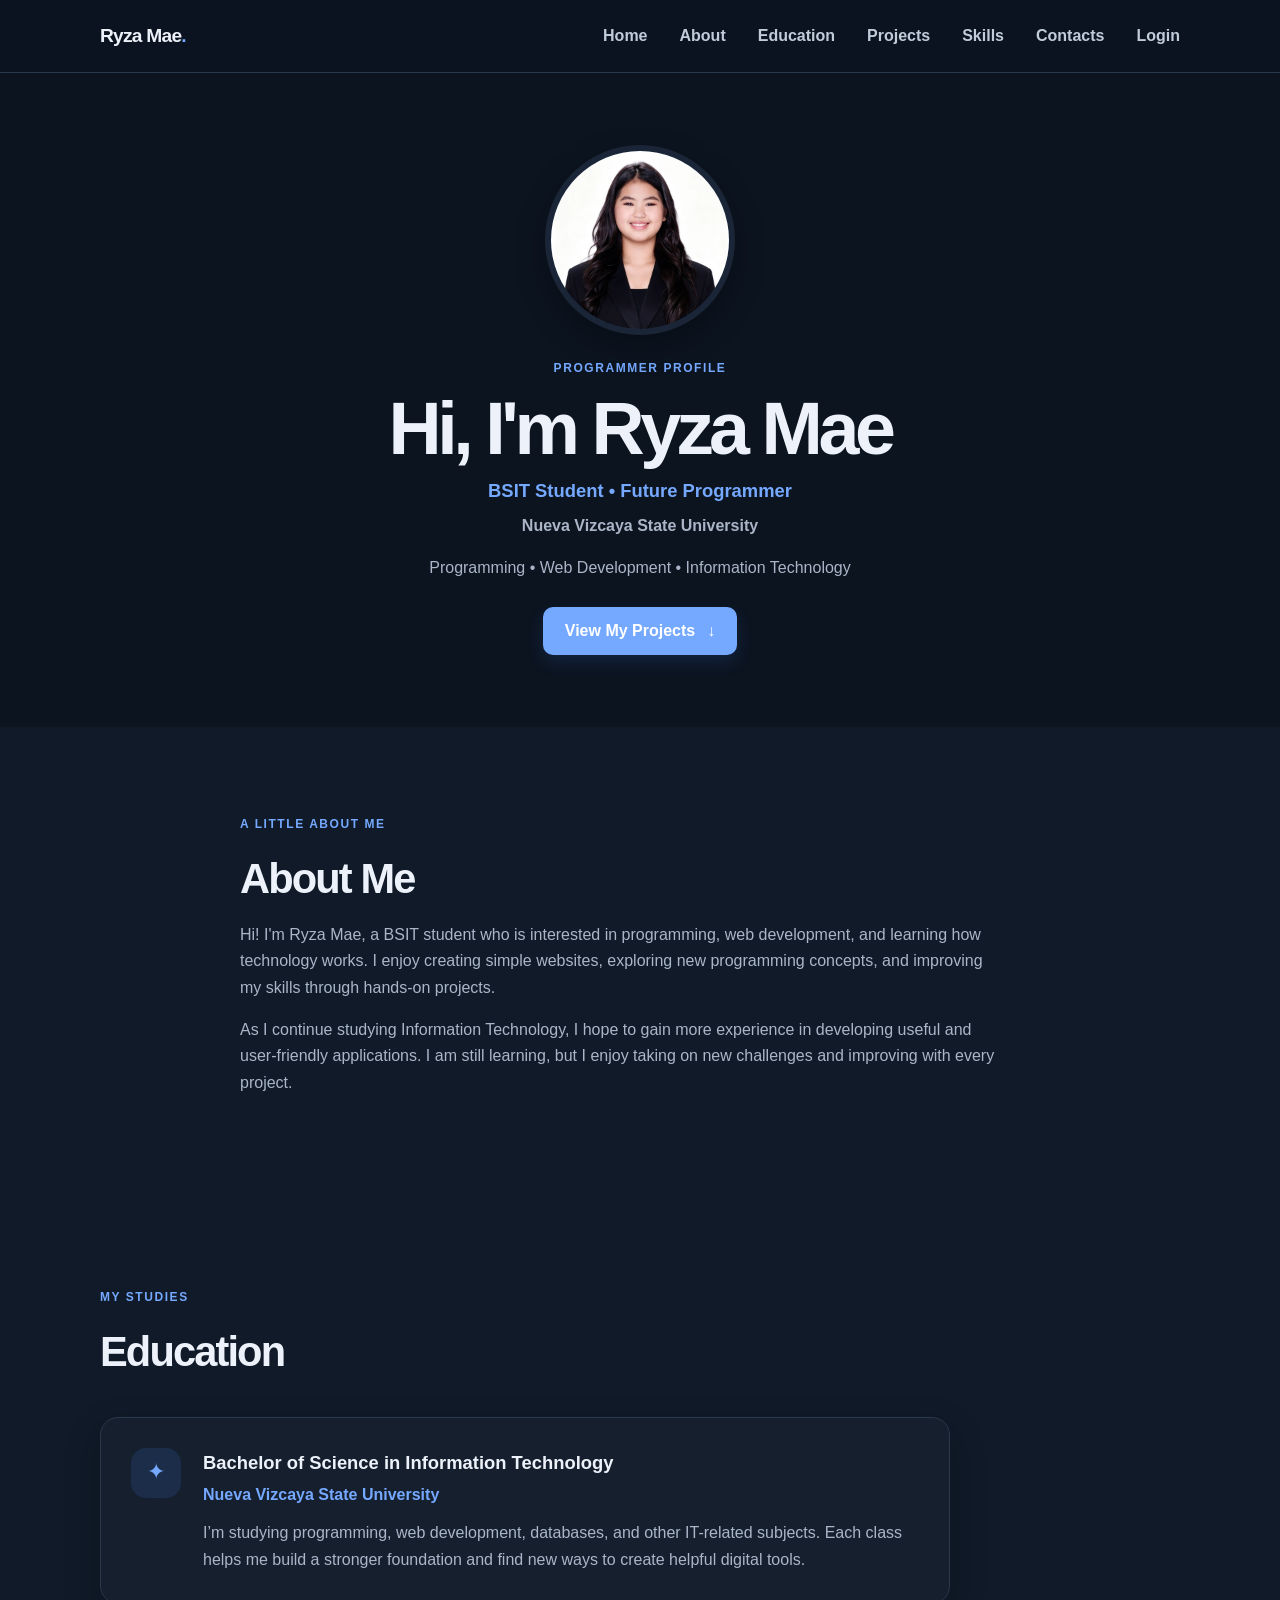
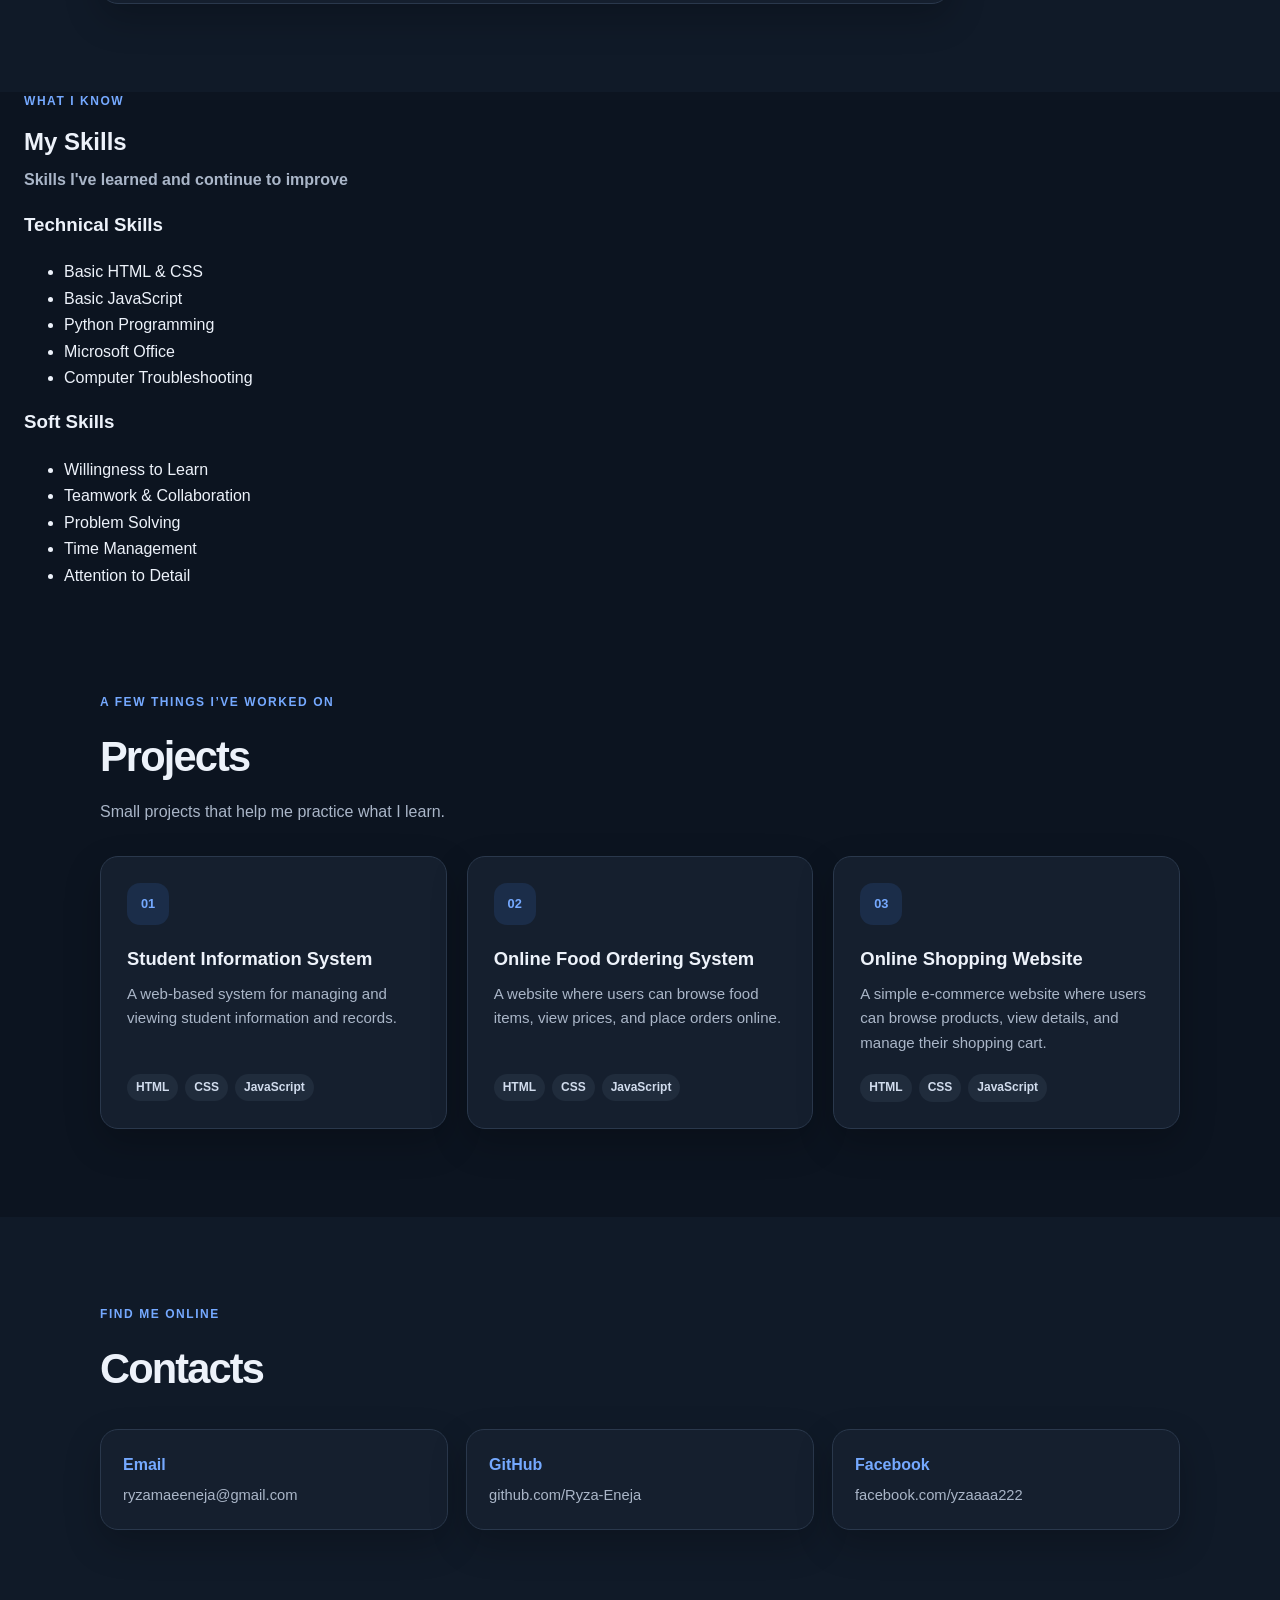
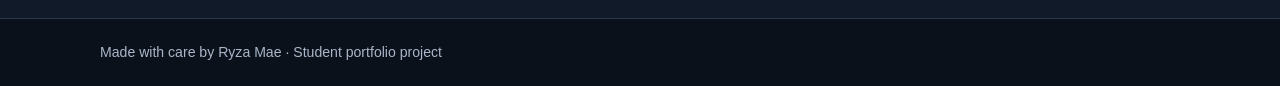
==== commit 6049c72f: "Fix formatting issues in index.html" ====
--- a/index.html
+++ b/index.html
@@ -66,34 +66,28 @@
       </div>
     </section>
     
-<section id="skills" class="section">
+<section id="skills" class="section" style="padding: 0 1.5rem;">
   <p class="eyebrow">What I Know</p>
   <h2>My Skills</h2>
   <p class="subtitle">Skills I've learned and continue to improve</p>
 
-  <div class="skills-grid">
-    <div>
-      <h3>Technical Skills</h3>
-      <ul>
-        <li>Basic HTML & CSS</li>
-        <li>Basic JavaScript</li>
-        <li>Python Programming</li>
-        <li>Microsoft Office</li>
-        <li>Computer Troubleshooting</li>
-      </ul>
-    </div>
+  <h3>Technical Skills</h3>
+  <ul>
+    <li>Basic HTML & CSS</li>
+    <li>Basic JavaScript</li>
+    <li>Python Programming</li>
+    <li>Microsoft Office</li>
+    <li>Computer Troubleshooting</li>
+  </ul>
 
-    <div>
-      <h3>Soft Skills</h3>
-      <ul>
-        <li>Willingness to Learn</li>
-        <li>Teamwork & Collaboration</li>
-        <li>Problem Solving</li>
-        <li>Time Management</li>
-        <li>Attention to Detail</li>
-      </ul>
-    </div>
-  </div>
+  <h3>Soft Skills</h3>
+  <ul>
+    <li>Willingness to Learn</li>
+    <li>Teamwork & Collaboration</li>
+    <li>Problem Solving</li>
+    <li>Time Management</li>
+    <li>Attention to Detail</li>
+  </ul>
 </section>
     
     <section class="section container" id="projects">
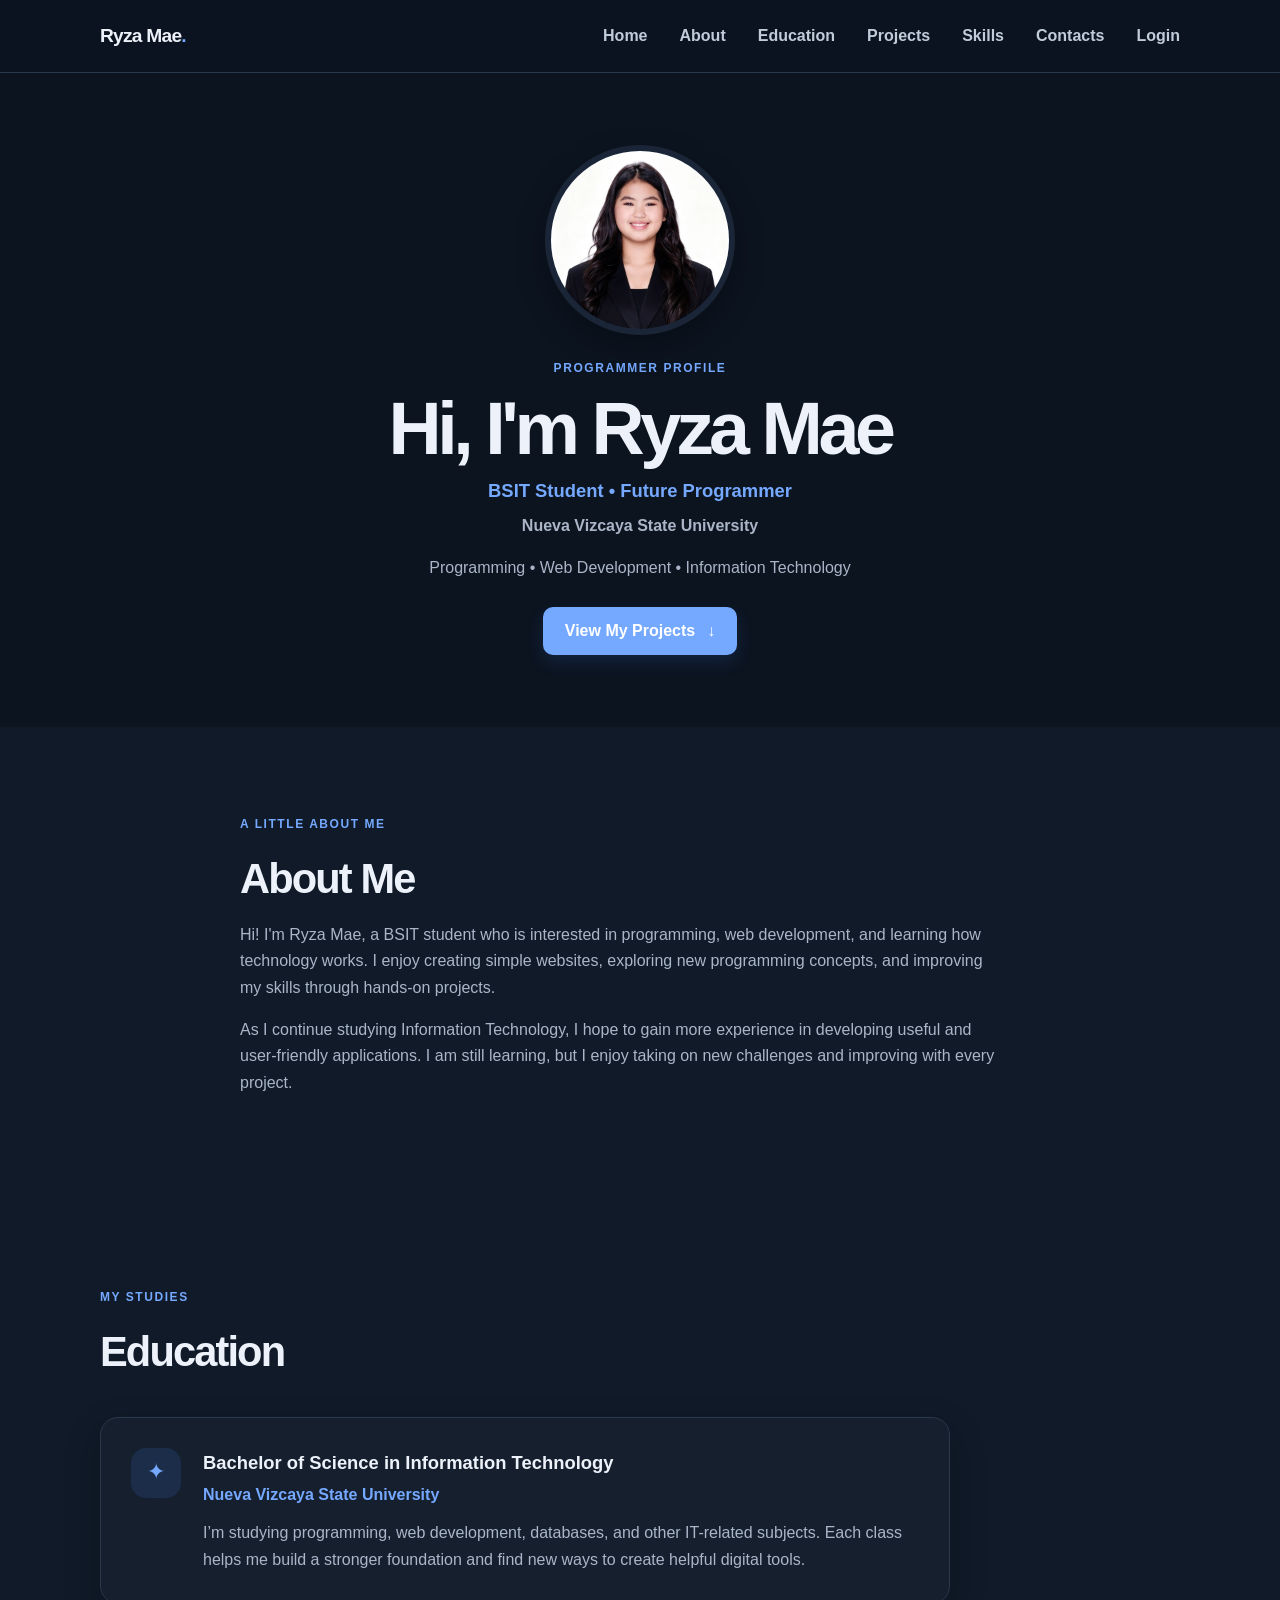
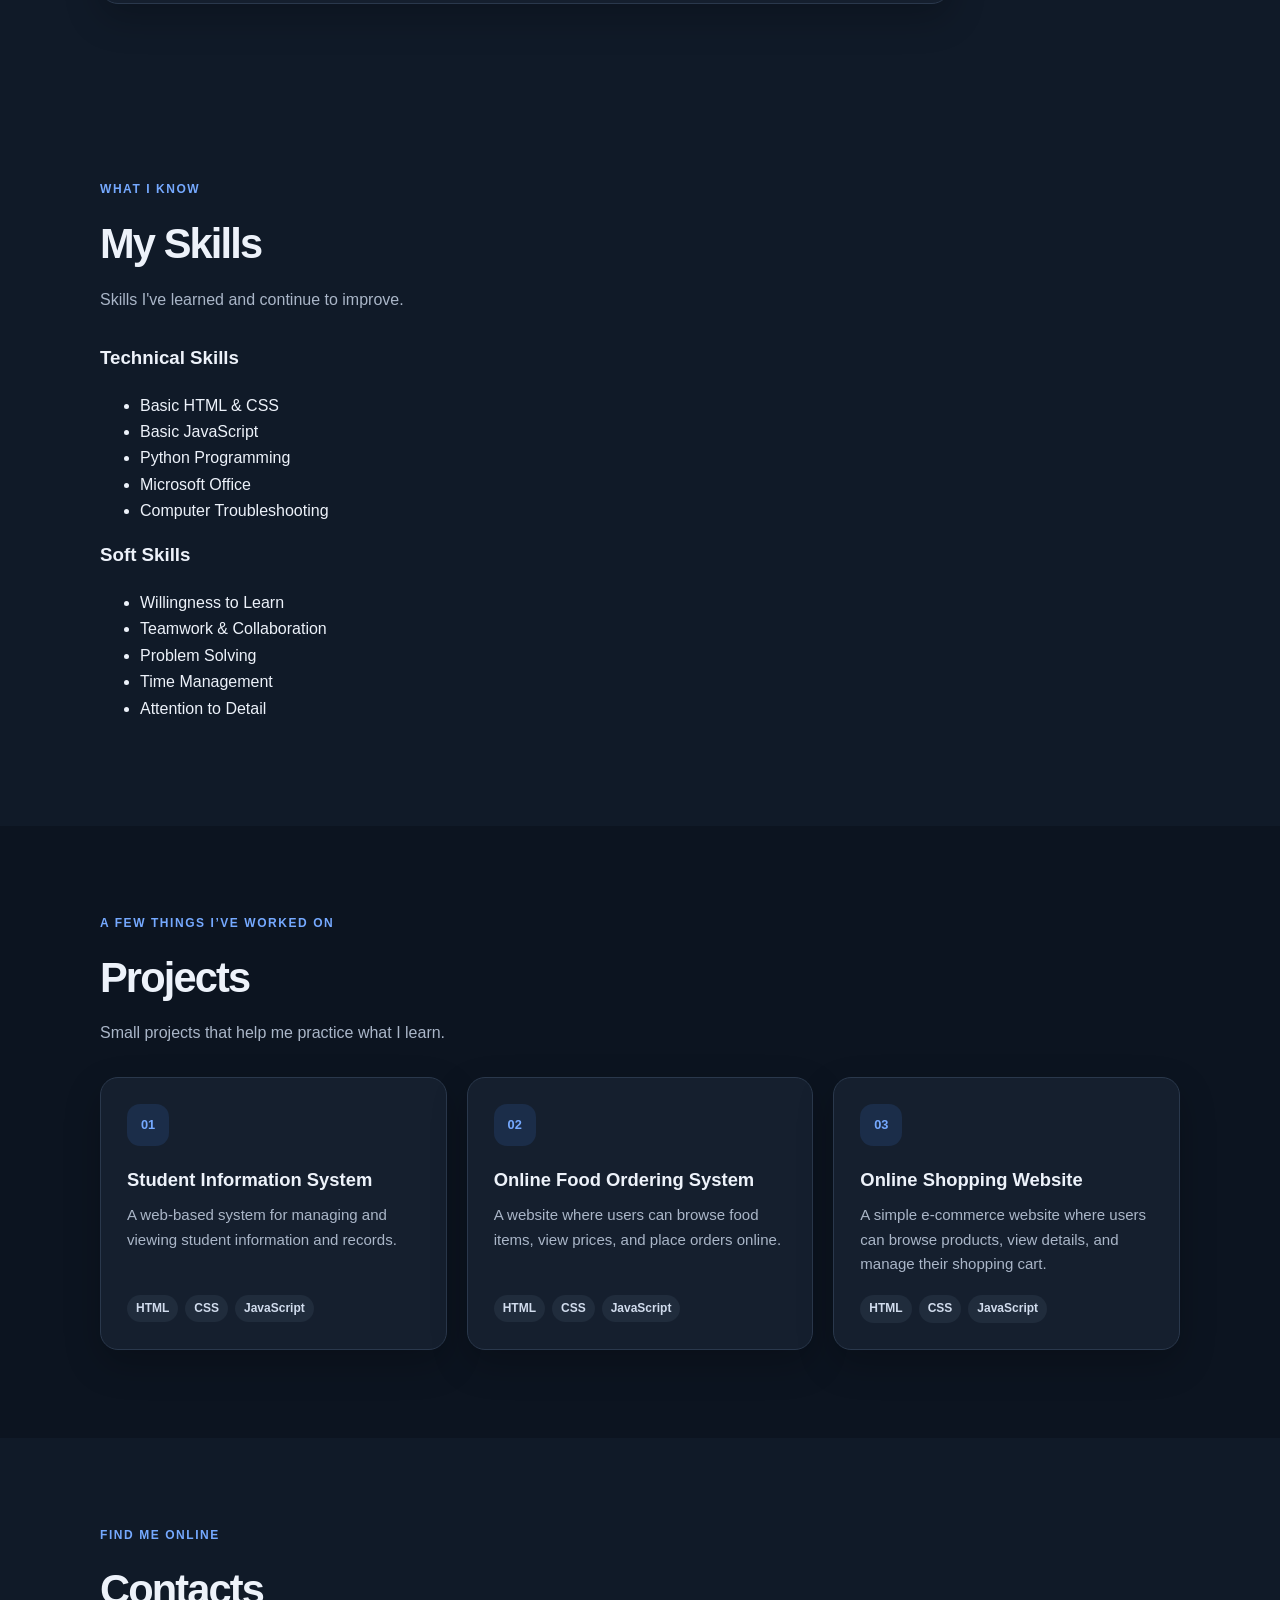
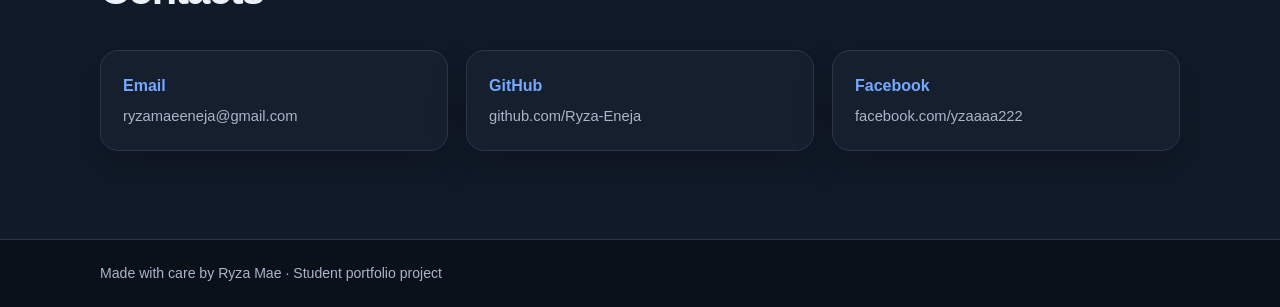
==== commit 9a7be1e7: "Fix HTML formatting issues in index.html" ====
--- a/index.html
+++ b/index.html
@@ -66,28 +66,30 @@
       </div>
     </section>
     
-<section id="skills" class="section" style="padding: 0 1.5rem;">
-  <p class="eyebrow">What I Know</p>
-  <h2>My Skills</h2>
-  <p class="subtitle">Skills I've learned and continue to improve</p>
+<section id="skills" class="section section-muted">
+  <div class="container">
+    <p class="eyebrow">What I Know</p>
+    <h2 class="section-title">My Skills</h2>
+    <p class="section-lead">Skills I've learned and continue to improve.</p>
 
-  <h3>Technical Skills</h3>
-  <ul>
-    <li>Basic HTML & CSS</li>
-    <li>Basic JavaScript</li>
-    <li>Python Programming</li>
-    <li>Microsoft Office</li>
-    <li>Computer Troubleshooting</li>
-  </ul>
+    <h3>Technical Skills</h3>
+    <ul>
+      <li>Basic HTML &amp; CSS</li>
+      <li>Basic JavaScript</li>
+      <li>Python Programming</li>
+      <li>Microsoft Office</li>
+      <li>Computer Troubleshooting</li>
+    </ul>
 
-  <h3>Soft Skills</h3>
-  <ul>
-    <li>Willingness to Learn</li>
-    <li>Teamwork & Collaboration</li>
-    <li>Problem Solving</li>
-    <li>Time Management</li>
-    <li>Attention to Detail</li>
-  </ul>
+    <h3>Soft Skills</h3>
+    <ul>
+      <li>Willingness to Learn</li>
+      <li>Teamwork &amp; Collaboration</li>
+      <li>Problem Solving</li>
+      <li>Time Management</li>
+      <li>Attention to Detail</li>
+    </ul>
+  </div>
 </section>
     
     <section class="section container" id="projects">
